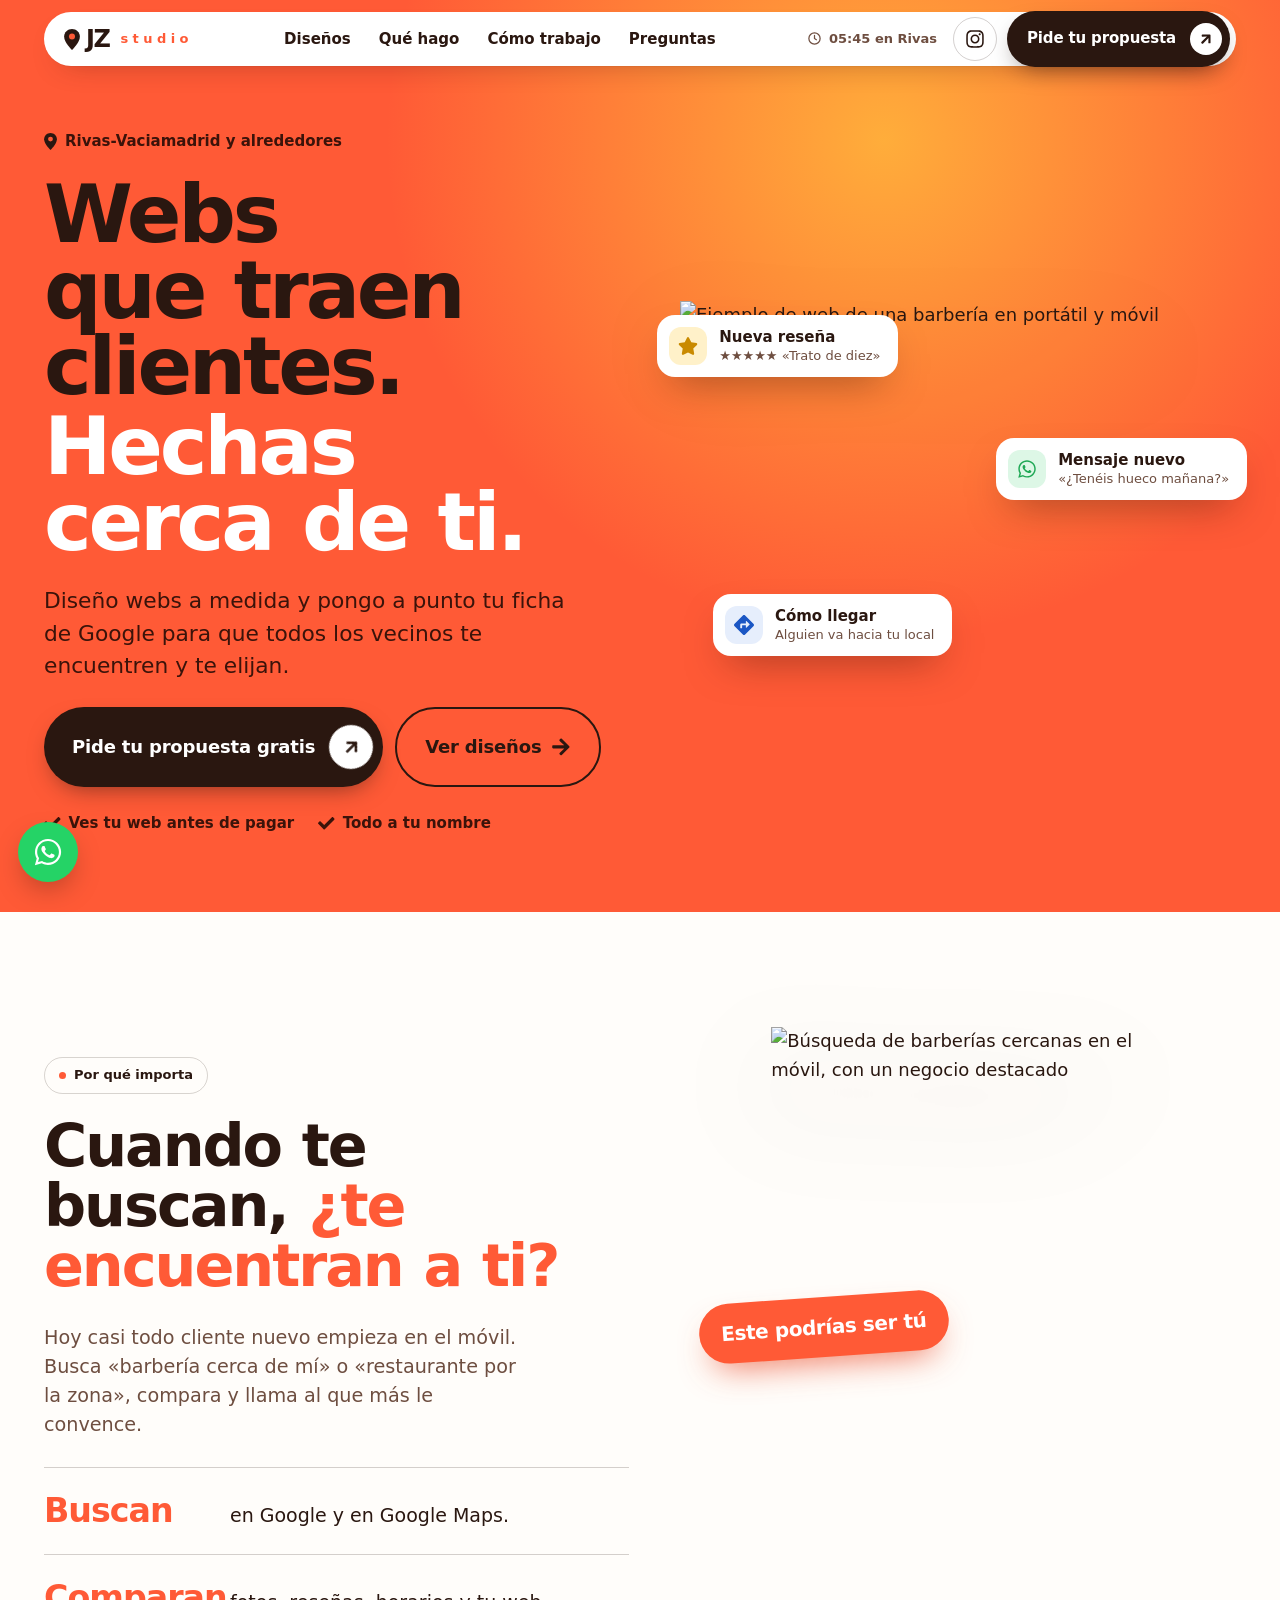
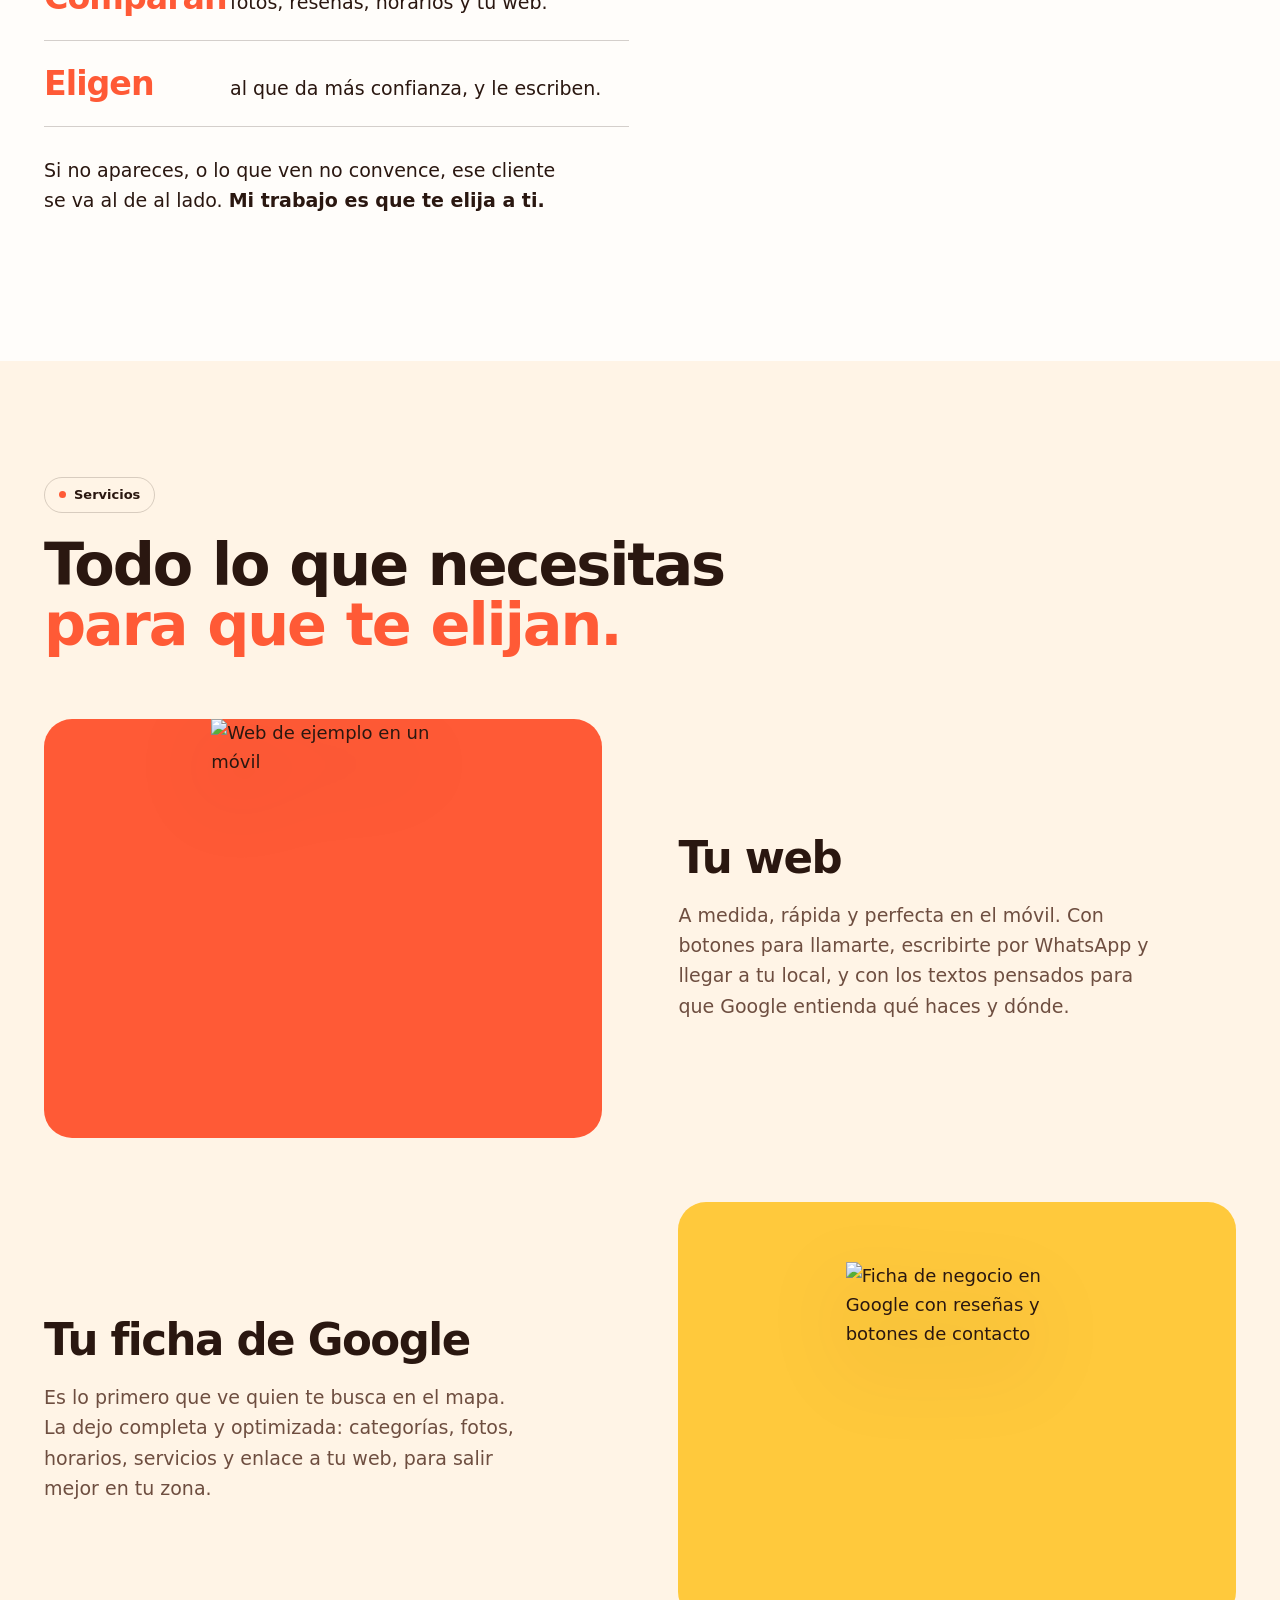
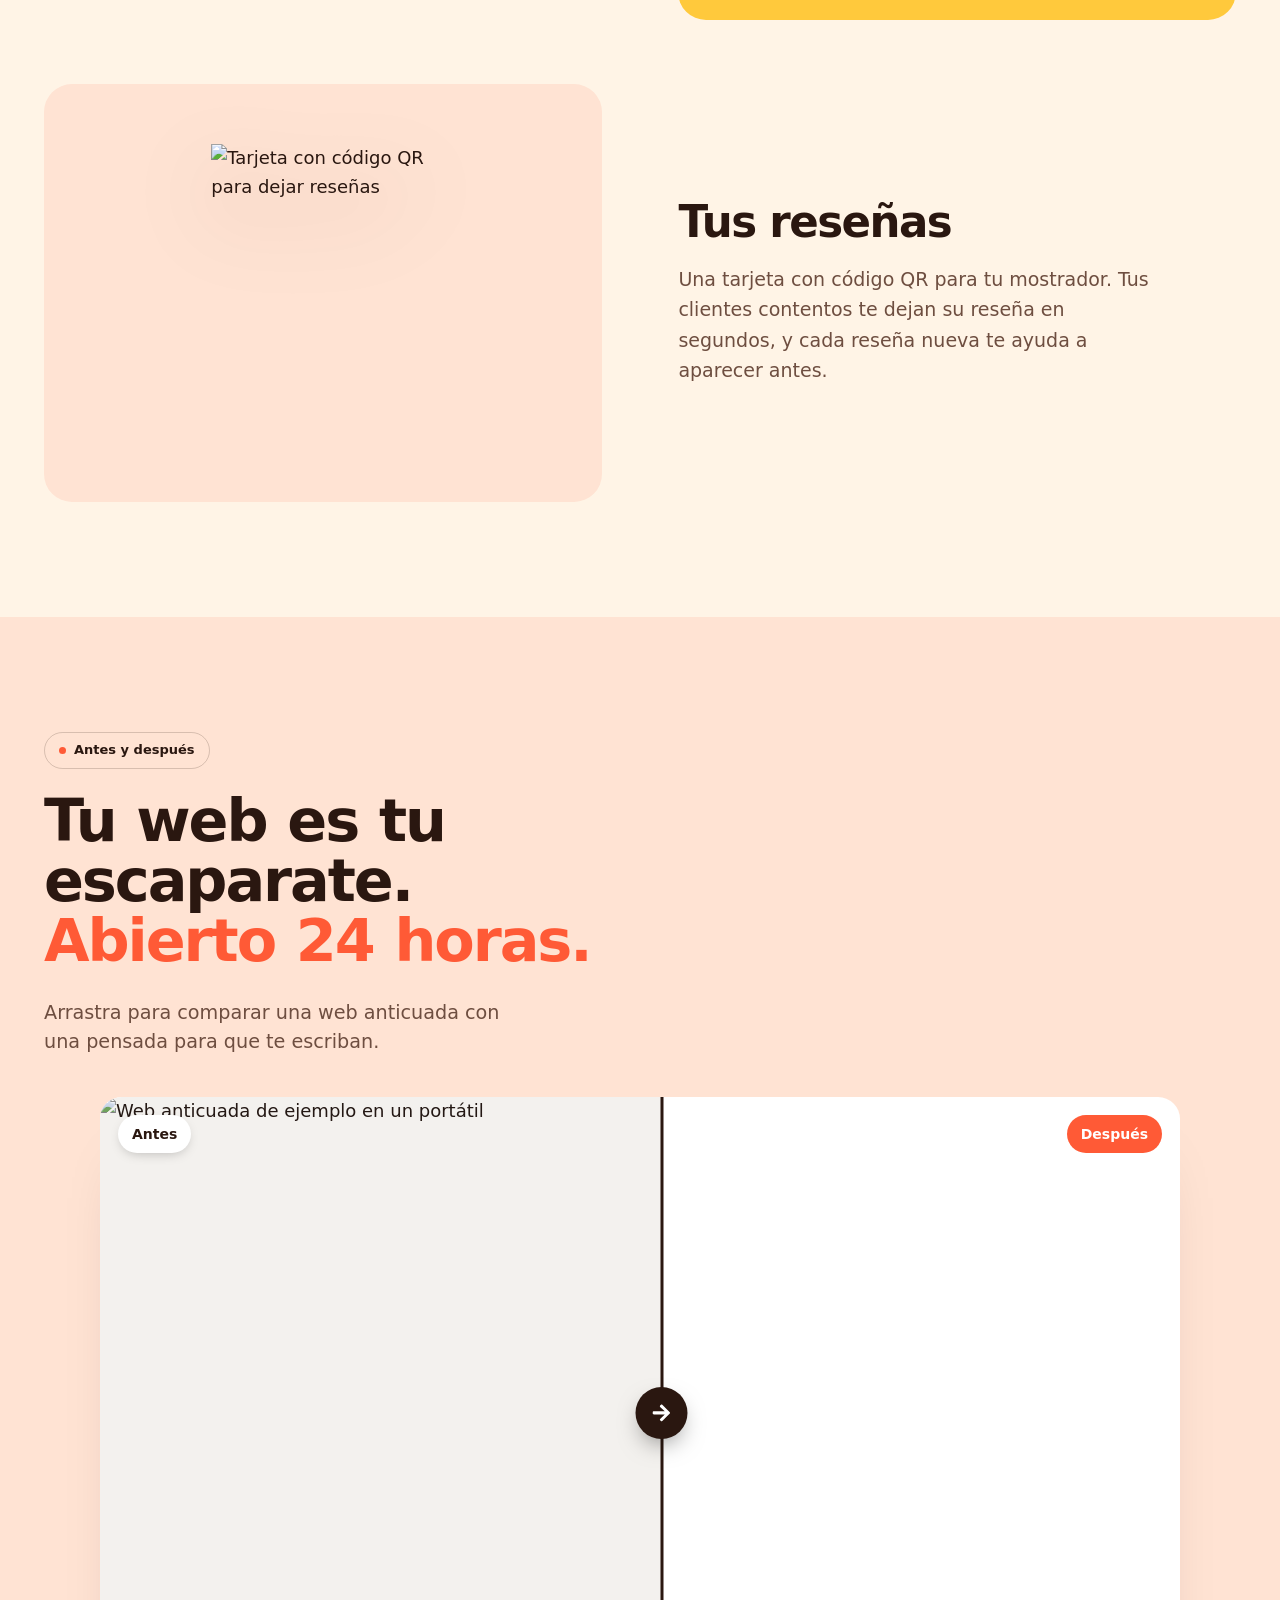
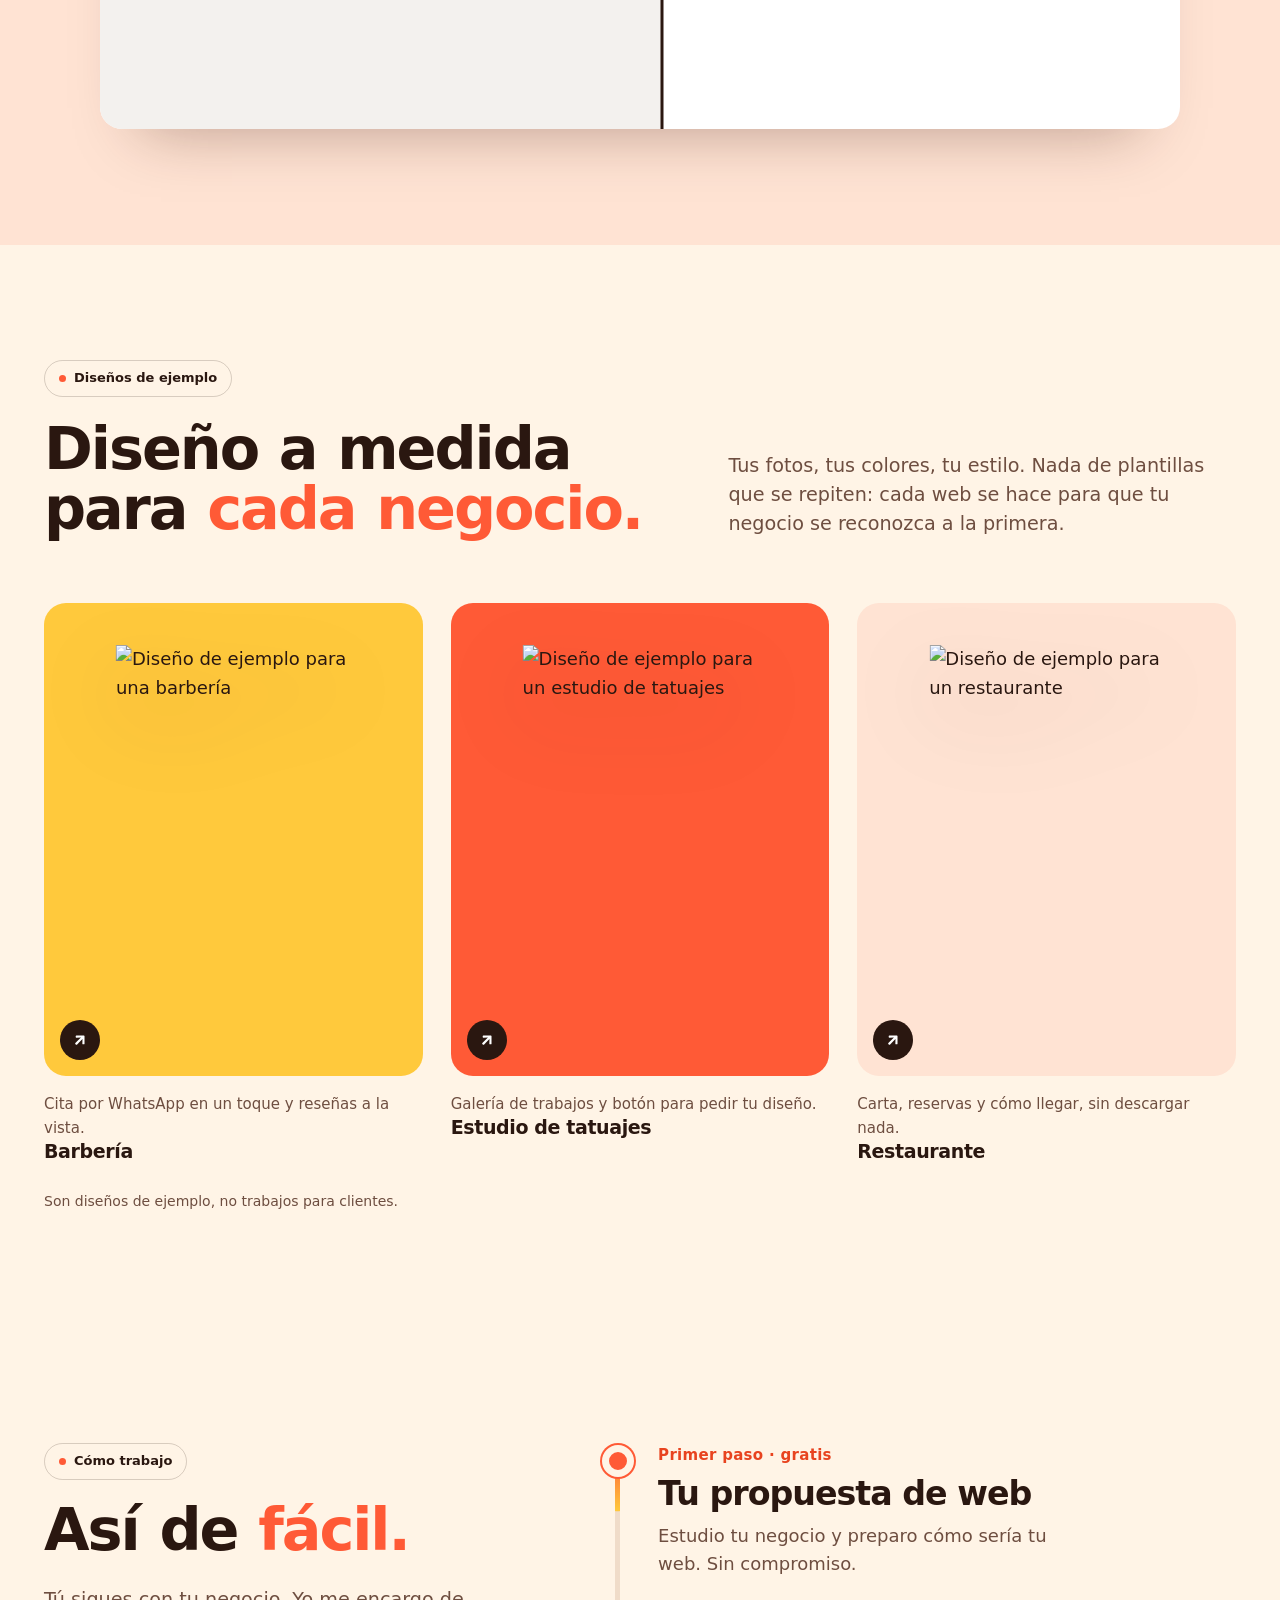
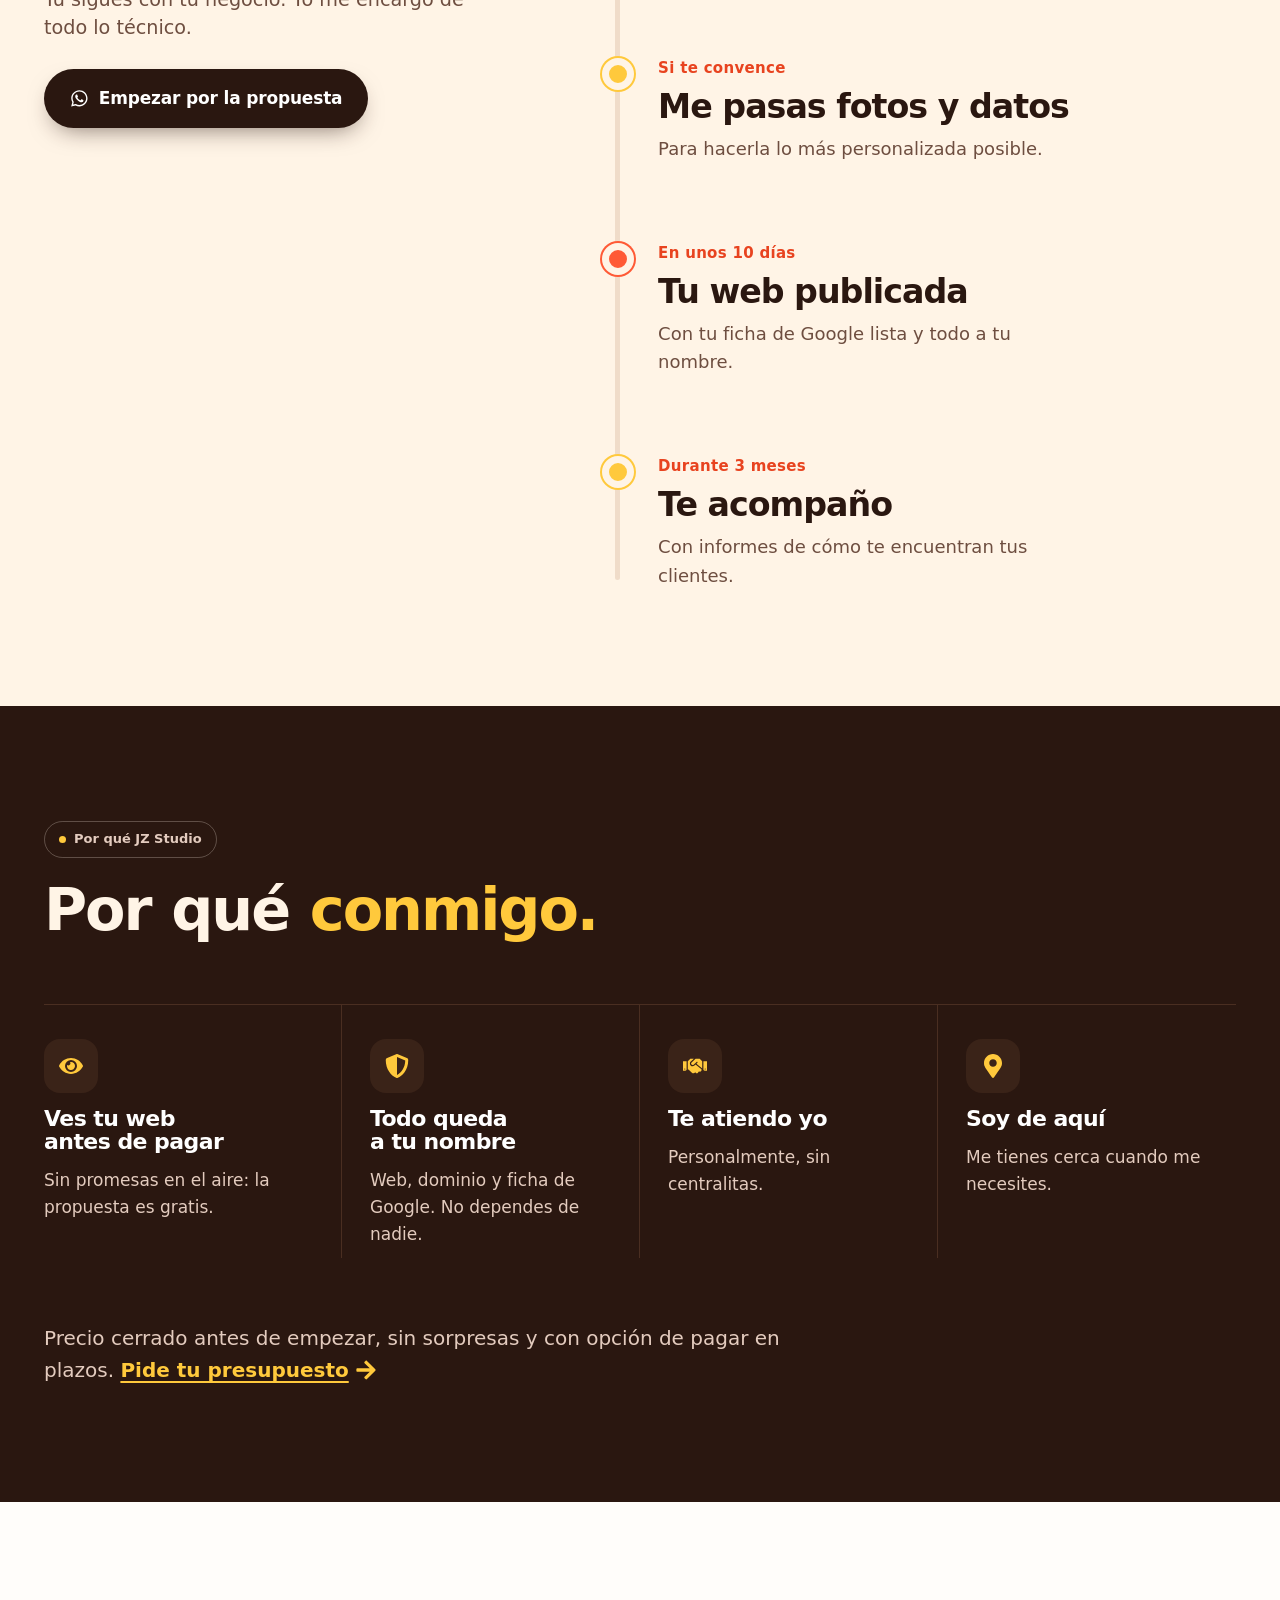
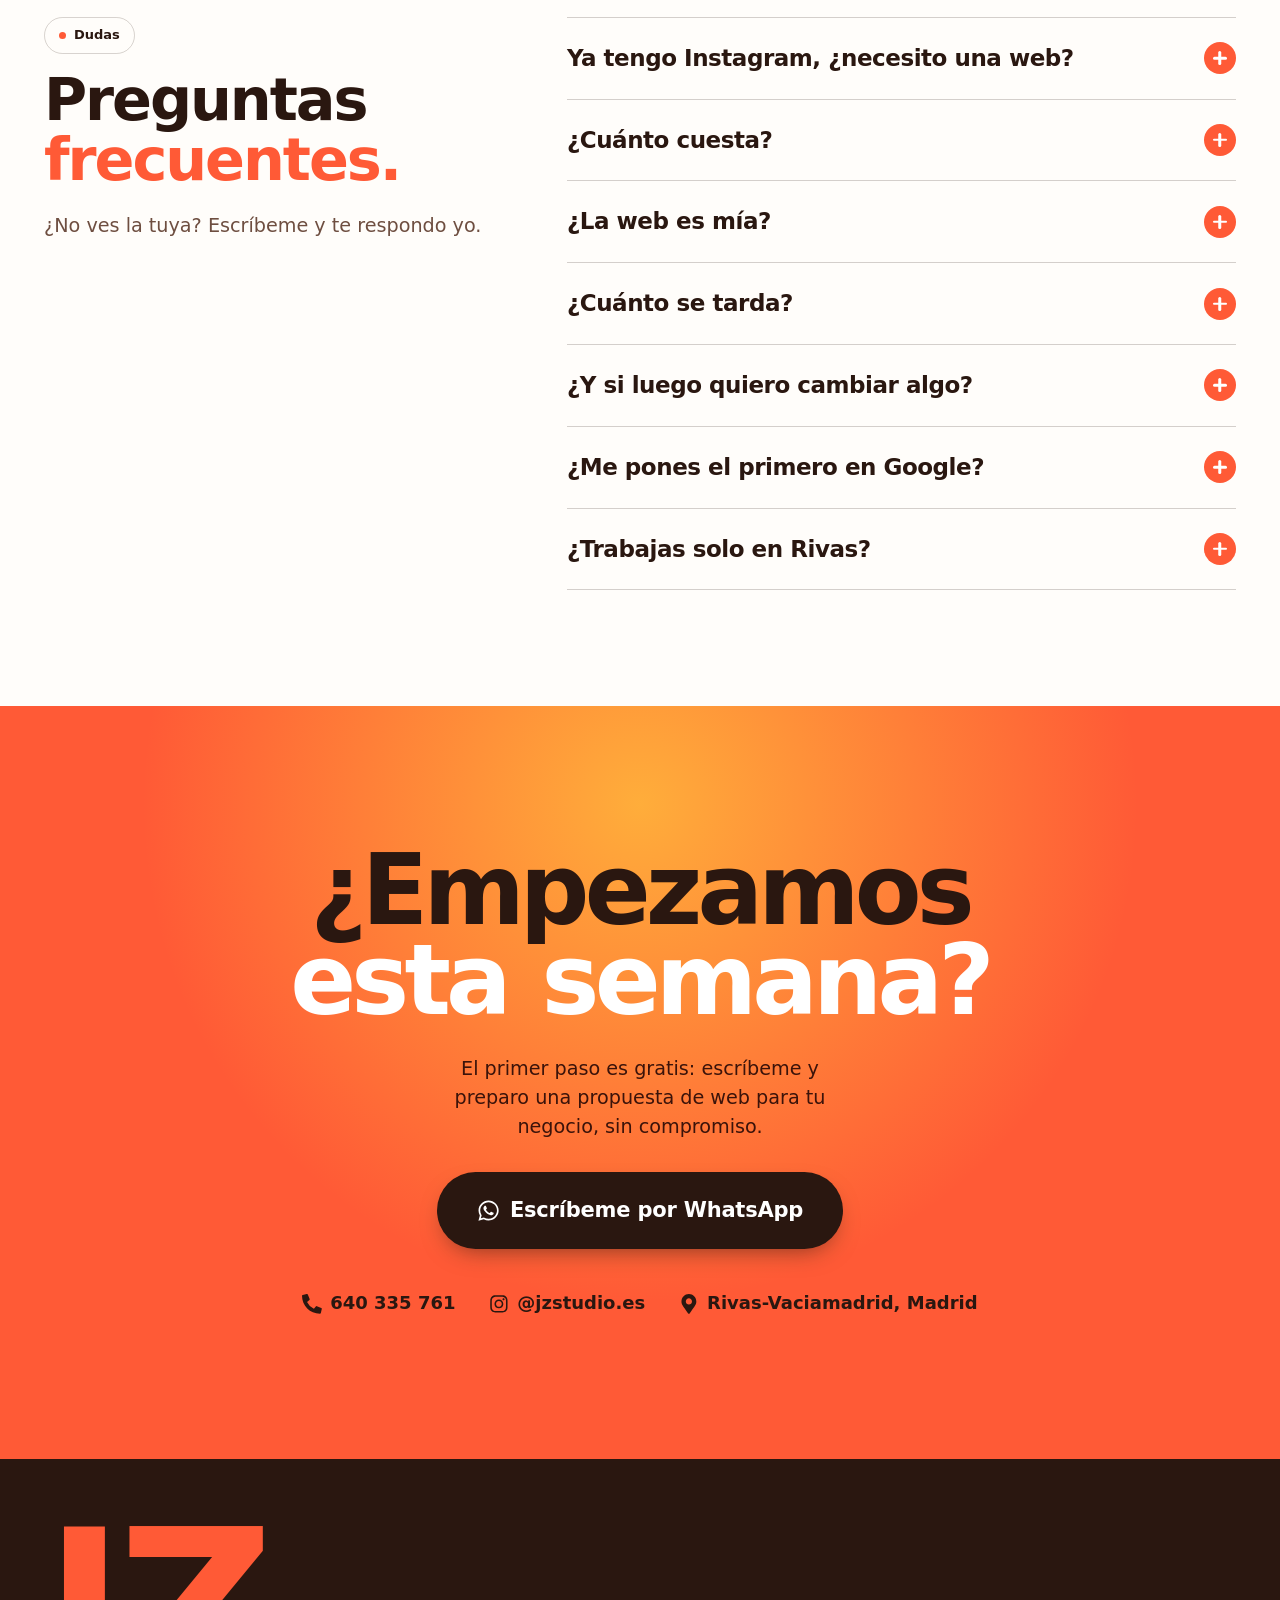
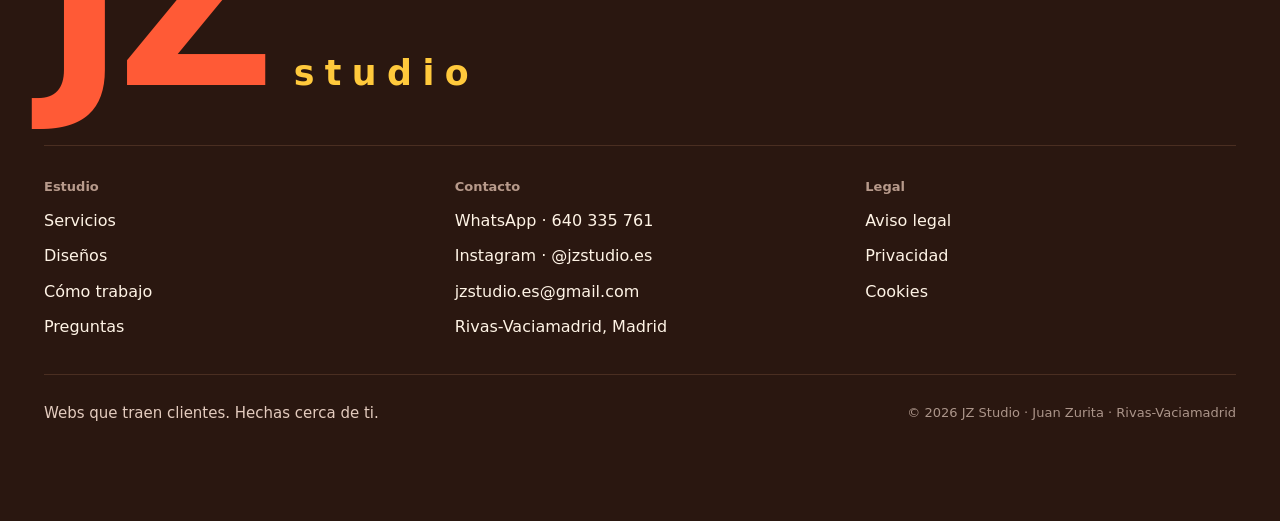
==== index.html @ fb0e3fed "Add files via upload" ====
<!doctype html>
<html lang="es">
<head>
<meta charset="utf-8">
<meta name="viewport" content="width=device-width, initial-scale=1, viewport-fit=cover">
<title>JZ Studio · Diseño web en Rivas-Vaciamadrid</title>
<meta name="description" content="Webs a medida y ficha de Google optimizada para negocios de Rivas-Vaciamadrid y alrededores. Ves tu web antes de pagar y todo queda a tu nombre. Pide tu propuesta gratis.">
<link rel="canonical" href="https://jzstudio.es/">
<meta name="theme-color" content="#FF5A36">
<link rel="icon" href="favicon.svg" type="image/svg+xml">
<meta property="og:type" content="website">
<meta property="og:locale" content="es_ES">
<meta property="og:title" content="JZ Studio · Webs que traen clientes. Hechas cerca de ti.">
<meta property="og:description" content="Webs a medida y ficha de Google para negocios de Rivas-Vaciamadrid y alrededores.">
<meta property="og:url" content="https://jzstudio.es/">
<meta property="og:image" content="https://jzstudio.es/assets/img/og.jpg">
<meta name="twitter:card" content="summary_large_image">
<link rel="preload" href="assets/fuentes/inter-display-black.woff2" as="font" type="font/woff2" crossorigin>
<link rel="stylesheet" href="estilos.css">
<script type="application/ld+json">{"@context": "https://schema.org", "@type": "ProfessionalService", "name": "JZ Studio", "url": "https://jzstudio.es/", "image": "https://jzstudio.es/assets/img/og.jpg", "description": "Diseño de páginas web a medida y optimización de la ficha de Google para negocios locales en Rivas-Vaciamadrid y alrededores.", "telephone": "+34640335761", "founder": {"@type": "Person", "name": "Juan Zurita"}, "areaServed": [{"@type": "City", "name": "Rivas-Vaciamadrid"}, {"@type": "City", "name": "Arganda del Rey"}, {"@type": "City", "name": "Coslada"}, {"@type": "City", "name": "San Fernando de Henares"}, {"@type": "City", "name": "Madrid"}], "address": {"@type": "PostalAddress", "addressLocality": "Rivas-Vaciamadrid", "addressRegion": "Madrid", "addressCountry": "ES"}, "sameAs": ["https://www.instagram.com/jzstudio.es/"]}</script>
<script type="application/ld+json">{"@context": "https://schema.org", "@type": "FAQPage", "mainEntity": [{"@type": "Question", "name": "Ya tengo Instagram, ¿necesito una web?", "acceptedAnswer": {"@type": "Answer", "text": "Instagram es para quien ya te sigue. Google es para quien aún no te conoce y busca lo que haces cerca. La web y tu ficha de Google hacen que te encuentren y te elijan."}}, {"@type": "Question", "name": "¿Cuánto cuesta?", "acceptedAnswer": {"@type": "Answer", "text": "Depende de lo que necesite tu negocio. Te doy un precio cerrado antes de empezar, sin sorpresas, y puedes pagarlo en plazos. Escríbeme y te preparo presupuesto."}}, {"@type": "Question", "name": "¿La web es mía?", "acceptedAnswer": {"@type": "Answer", "text": "Sí. Al completar el pago, la web, el dominio y la ficha de Google quedan a tu nombre. No dependes de nadie."}}, {"@type": "Question", "name": "¿Cuánto se tarda?", "acceptedAnswer": {"@type": "Answer", "text": "El primer paso es una propuesta de tu web, gratis y sin compromiso. La preparo estudiando tu negocio y tu competencia, para que veas exactamente cómo quedaría antes de decidir. Cuando la apruebas y me pasas fotos y datos, la publico en unos 10 días."}}, {"@type": "Question", "name": "¿Y si luego quiero cambiar algo?", "acceptedAnswer": {"@type": "Answer", "text": "Me escribes por WhatsApp y lo cambio. Si quieres olvidarte de todo, tengo un mantenimiento mensual opcional y sin permanencia."}}, {"@type": "Question", "name": "¿Me pones el primero en Google?", "acceptedAnswer": {"@type": "Answer", "text": "Nadie honesto puede prometerlo. Lo que hago es dejar tu web y tu ficha de Google en las mejores condiciones para aparecer en tu zona, y enseñarte los resultados."}}, {"@type": "Question", "name": "¿Trabajas solo en Rivas?", "acceptedAnswer": {"@type": "Answer", "text": "Estoy en Rivas-Vaciamadrid y trabajo con negocios de la zona sureste de Madrid. Si estás más lejos, escríbeme y lo vemos."}}]}</script>
</head>
<body>
<a class="saltar" href="#contenido">Saltar al contenido</a>

<header class="cabecera" id="cabecera">
  <div class="cabecera__in">
    <a class="marca" href="#inicio" aria-label="JZ Studio, inicio"><svg class="pin" viewBox="0 0 24 32" aria-hidden="true"><path d="M12 0C5.4 0 0 5.2 0 11.7 0 20.4 12 32 12 32s12-11.6 12-20.3C24 5.2 18.6 0 12 0z" fill="currentColor"/><circle cx="12" cy="11.5" r="4.6" fill="var(--pin-hueco)"/></svg><b>JZ</b><span>studio</span></a>
    <nav aria-label="Principal">
      <a href="#disenos">Diseños</a><a href="#que-hago">Qué hago</a><a href="#como-trabajo">Cómo trabajo</a><a href="#preguntas">Preguntas</a>
    </nav>
    <div class="cabecera__acciones"><span class="cabecera__hora"><svg class="ico" viewBox="0 0 24 24" fill="none" stroke="currentColor" stroke-width="2" stroke-linecap="round" aria-hidden="true"><circle cx="12" cy="12" r="9"/><path d="M12 7v5l3 2"/></svg><span><span id="hora">--:--</span> en Rivas</span></span><a class="cabecera__ig" href="https://www.instagram.com/jzstudio.es/" target="_blank" rel="noopener" aria-label="Instagram de JZ Studio"><svg class="ico" aria-hidden="true" focusable="false" stroke="currentColor" fill="currentColor" stroke-width="0" viewBox="0 0 448 512" height="1em" width="1em" xmlns="http://www.w3.org/2000/svg"><path d="M224.1 141c-63.6 0-114.9 51.3-114.9 114.9s51.3 114.9 114.9 114.9S339 319.5 339 255.9 287.7 141 224.1 141zm0 189.6c-41.1 0-74.7-33.5-74.7-74.7s33.5-74.7 74.7-74.7 74.7 33.5 74.7 74.7-33.6 74.7-74.7 74.7zm146.4-194.3c0 14.9-12 26.8-26.8 26.8-14.9 0-26.8-12-26.8-26.8s12-26.8 26.8-26.8 26.8 12 26.8 26.8zm76.1 27.2c-1.7-35.9-9.9-67.7-36.2-93.9-26.2-26.2-58-34.4-93.9-36.2-37-2.1-147.9-2.1-184.9 0-35.8 1.7-67.6 9.9-93.9 36.1s-34.4 58-36.2 93.9c-2.1 37-2.1 147.9 0 184.9 1.7 35.9 9.9 67.7 36.2 93.9s58 34.4 93.9 36.2c37 2.1 147.9 2.1 184.9 0 35.9-1.7 67.7-9.9 93.9-36.2 26.2-26.2 34.4-58 36.2-93.9 2.1-37 2.1-147.8 0-184.8zM398.8 388c-7.8 19.6-22.9 34.7-42.6 42.6-29.5 11.7-99.5 9-132.1 9s-102.7 2.6-132.1-9c-19.6-7.8-34.7-22.9-42.6-42.6-11.7-29.5-9-99.5-9-132.1s-2.6-102.7 9-132.1c7.8-19.6 22.9-34.7 42.6-42.6 29.5-11.7 99.5-9 132.1-9s102.7-2.6 132.1 9c19.6 7.8 34.7 22.9 42.6 42.6 11.7 29.5 9 99.5 9 132.1s2.7 102.7-9 132.1z"></path></svg></a><a class="boton boton--oscuro boton--peq boton--rollo" href="https://wa.me/34640335761?text=Hola%20Juan%2C%20me%20gustar%C3%ADa%20una%20propuesta%20de%20web%20para%20mi%20negocio." target="_blank" rel="noopener"><span class="rollo"><span>Pide tu propuesta</span><span aria-hidden="true">Pide tu propuesta</span></span><i class="flecha" aria-hidden="true"><svg class="ico" aria-hidden="true" focusable="false" stroke="currentColor" fill="currentColor" stroke-width="0" viewBox="0 0 448 512" height="1em" width="1em" xmlns="http://www.w3.org/2000/svg"><path d="M190.5 66.9l22.2-22.2c9.4-9.4 24.6-9.4 33.9 0L441 239c9.4 9.4 9.4 24.6 0 33.9L246.6 467.3c-9.4 9.4-24.6 9.4-33.9 0l-22.2-22.2c-9.5-9.5-9.3-25 .4-34.3L311.4 296H24c-13.3 0-24-10.7-24-24v-32c0-13.3 10.7-24 24-24h287.4L190.9 101.2c-9.8-9.3-10-24.8-.4-34.3z"></path></svg></i></a></div>
  </div>
</header>

<main id="contenido">

<!-- PORTADA -->
<section class="hero" id="inicio">
  <div class="hero__sol" aria-hidden="true"></div>
  <div class="envoltorio hero__grid">
    <div class="hero__texto">
      <p class="hero__lugar"><svg class="pin" viewBox="0 0 24 32" aria-hidden="true"><path d="M12 0C5.4 0 0 5.2 0 11.7 0 20.4 12 32 12 32s12-11.6 12-20.3C24 5.2 18.6 0 12 0z" fill="currentColor"/><circle cx="12" cy="11.5" r="4.6" fill="var(--pin-hueco)"/></svg>Rivas-Vaciamadrid y alrededores</p>
      <h1><span class="l1">Webs que traen</span> <span class="l2">clientes.</span> <span class="l3">Hechas cerca de ti.</span></h1>
      <p class="hero__sub">Diseño webs a medida y pongo a punto tu ficha de Google para que todos los vecinos te encuentren y te elijan.</p>
      <div class="hero__acciones">
        <a class="boton boton--oscuro boton--grande boton--rollo" href="https://wa.me/34640335761?text=Hola%20Juan%2C%20me%20gustar%C3%ADa%20una%20propuesta%20de%20web%20para%20mi%20negocio." target="_blank" rel="noopener"><span class="rollo"><span>Pide tu propuesta gratis</span><span aria-hidden="true">Pide tu propuesta gratis</span></span><i class="flecha" aria-hidden="true"><svg class="ico" aria-hidden="true" focusable="false" stroke="currentColor" fill="currentColor" stroke-width="0" viewBox="0 0 448 512" height="1em" width="1em" xmlns="http://www.w3.org/2000/svg"><path d="M190.5 66.9l22.2-22.2c9.4-9.4 24.6-9.4 33.9 0L441 239c9.4 9.4 9.4 24.6 0 33.9L246.6 467.3c-9.4 9.4-24.6 9.4-33.9 0l-22.2-22.2c-9.5-9.5-9.3-25 .4-34.3L311.4 296H24c-13.3 0-24-10.7-24-24v-32c0-13.3 10.7-24 24-24h287.4L190.9 101.2c-9.8-9.3-10-24.8-.4-34.3z"></path></svg></i></a>
        <a class="boton boton--linea boton--grande" href="#disenos">Ver diseños<svg class="ico" aria-hidden="true" focusable="false" stroke="currentColor" fill="currentColor" stroke-width="0" viewBox="0 0 448 512" height="1em" width="1em" xmlns="http://www.w3.org/2000/svg"><path d="M190.5 66.9l22.2-22.2c9.4-9.4 24.6-9.4 33.9 0L441 239c9.4 9.4 9.4 24.6 0 33.9L246.6 467.3c-9.4 9.4-24.6 9.4-33.9 0l-22.2-22.2c-9.5-9.5-9.3-25 .4-34.3L311.4 296H24c-13.3 0-24-10.7-24-24v-32c0-13.3 10.7-24 24-24h287.4L190.9 101.2c-9.8-9.3-10-24.8-.4-34.3z"></path></svg></a>
      </div>
      <ul class="hero__sellos">
        <li><svg class="ico" aria-hidden="true" focusable="false" stroke="currentColor" fill="currentColor" stroke-width="0" viewBox="0 0 512 512" height="1em" width="1em" xmlns="http://www.w3.org/2000/svg"><path d="M173.898 439.404l-166.4-166.4c-9.997-9.997-9.997-26.206 0-36.204l36.203-36.204c9.997-9.998 26.207-9.998 36.204 0L192 312.69 432.095 72.596c9.997-9.997 26.207-9.997 36.204 0l36.203 36.204c9.997 9.997 9.997 26.206 0 36.204l-294.4 294.401c-9.998 9.997-26.207 9.997-36.204-.001z"></path></svg>Ves tu web antes de pagar</li>
        <li><svg class="ico" aria-hidden="true" focusable="false" stroke="currentColor" fill="currentColor" stroke-width="0" viewBox="0 0 512 512" height="1em" width="1em" xmlns="http://www.w3.org/2000/svg"><path d="M173.898 439.404l-166.4-166.4c-9.997-9.997-9.997-26.206 0-36.204l36.203-36.204c9.997-9.998 26.207-9.998 36.204 0L192 312.69 432.095 72.596c9.997-9.997 26.207-9.997 36.204 0l36.203 36.204c9.997 9.997 9.997 26.206 0 36.204l-294.4 294.401c-9.998 9.997-26.207 9.997-36.204-.001z"></path></svg>Todo a tu nombre</li>
      </ul>
    </div>
    <div class="hero__escena">
      <img class="hero__img" src="assets/img/hero.webp" width="1400" height="913" alt="Ejemplo de web de una barbería en portátil y móvil" fetchpriority="high">
      <div class="aviso aviso--1" aria-hidden="true"><span class="aviso__ico aviso__ico--sol"><svg class="ico" aria-hidden="true" focusable="false" stroke="currentColor" fill="currentColor" stroke-width="0" viewBox="0 0 576 512" height="1em" width="1em" xmlns="http://www.w3.org/2000/svg"><path d="M259.3 17.8L194 150.2 47.9 171.5c-26.2 3.8-36.7 36.1-17.7 54.6l105.7 103-25 145.5c-4.5 26.3 23.2 46 46.4 33.7L288 439.6l130.7 68.7c23.2 12.2 50.9-7.4 46.4-33.7l-25-145.5 105.7-103c19-18.5 8.5-50.8-17.7-54.6L382 150.2 316.7 17.8c-11.7-23.6-45.6-23.9-57.4 0z"></path></svg></span><div><b>Nueva reseña</b><small>★★★★★ «Trato de diez»</small></div></div>
      <div class="aviso aviso--2" aria-hidden="true"><span class="aviso__ico aviso__ico--wa"><svg class="ico" aria-hidden="true" focusable="false" stroke="currentColor" fill="currentColor" stroke-width="0" viewBox="0 0 448 512" height="1em" width="1em" xmlns="http://www.w3.org/2000/svg"><path d="M380.9 97.1C339 55.1 283.2 32 223.9 32c-122.4 0-222 99.6-222 222 0 39.1 10.2 77.3 29.6 111L0 480l117.7-30.9c32.4 17.7 68.9 27 106.1 27h.1c122.3 0 224.1-99.6 224.1-222 0-59.3-25.2-115-67.1-157zm-157 341.6c-33.2 0-65.7-8.9-94-25.7l-6.7-4-69.8 18.3L72 359.2l-4.4-7c-18.5-29.4-28.2-63.3-28.2-98.2 0-101.7 82.8-184.5 184.6-184.5 49.3 0 95.6 19.2 130.4 54.1 34.8 34.9 56.2 81.2 56.1 130.5 0 101.8-84.9 184.6-186.6 184.6zm101.2-138.2c-5.5-2.8-32.8-16.2-37.9-18-5.1-1.9-8.8-2.8-12.5 2.8-3.7 5.6-14.3 18-17.6 21.8-3.2 3.7-6.5 4.2-12 1.4-32.6-16.3-54-29.1-75.5-66-5.7-9.8 5.7-9.1 16.3-30.3 1.8-3.7.9-6.9-.5-9.7-1.4-2.8-12.5-30.1-17.1-41.2-4.5-10.8-9.1-9.3-12.5-9.5-3.2-.2-6.9-.2-10.6-.2-3.7 0-9.7 1.4-14.8 6.9-5.1 5.6-19.4 19-19.4 46.3 0 27.3 19.9 53.7 22.6 57.4 2.8 3.7 39.1 59.7 94.8 83.8 35.2 15.2 49 16.5 66.6 13.9 10.7-1.6 32.8-13.4 37.4-26.4 4.6-13 4.6-24.1 3.2-26.4-1.3-2.5-5-3.9-10.5-6.6z"></path></svg></span><div><b>Mensaje nuevo</b><small>«¿Tenéis hueco mañana?»</small></div></div>
      <div class="aviso aviso--3" aria-hidden="true"><span class="aviso__ico aviso__ico--azul"><svg class="ico" aria-hidden="true" focusable="false" stroke="currentColor" fill="currentColor" stroke-width="0" viewBox="0 0 512 512" height="1em" width="1em" xmlns="http://www.w3.org/2000/svg"><path d="M502.61 233.32L278.68 9.39c-12.52-12.52-32.83-12.52-45.36 0L9.39 233.32c-12.52 12.53-12.52 32.83 0 45.36l223.93 223.93c12.52 12.53 32.83 12.53 45.36 0l223.93-223.93c12.52-12.53 12.52-32.83 0-45.36zm-100.98 12.56l-84.21 77.73c-5.12 4.73-13.43 1.1-13.43-5.88V264h-96v64c0 4.42-3.58 8-8 8h-32c-4.42 0-8-3.58-8-8v-80c0-17.67 14.33-32 32-32h112v-53.73c0-6.97 8.3-10.61 13.43-5.88l84.21 77.73c3.43 3.17 3.43 8.59 0 11.76z"></path></svg></span><div><b>Cómo llegar</b><small>Alguien va hacia tu local</small></div></div>
    </div>
  </div>
</section>

<!-- EL PROBLEMA -->
<section class="seccion seccion--blanco">
  <div class="envoltorio dos-col">
    <div class="texto">
      <p class="etq">Por qué importa</p>
      <h2>Cuando te buscan, <span class="coral">¿te encuentran a ti?</span></h2>
      <p class="entrada">Hoy casi todo cliente nuevo empieza en el móvil. Busca «barbería cerca de mí» o «restaurante por la zona», compara y llama al que más le convence.</p>
      <ol class="busqueda">
        <li><b>Buscan</b><span>en Google y en Google Maps.</span></li>
        <li><b>Comparan</b><span>fotos, reseñas, horarios y tu web.</span></li>
        <li><b>Eligen</b><span>al que da más confianza, y le escriben.</span></li>
      </ol>
      <p class="remate">Si no apareces, o lo que ven no convence, ese cliente se va al de al lado. <strong>Mi trabajo es que te elija a ti.</strong></p>
    </div>
    <figure class="movil-maps">
      <img src="assets/img/phone_maps.webp" width="520" height="1065" loading="lazy" alt="Búsqueda de barberías cercanas en el móvil, con un negocio destacado">
      <figcaption>Este podrías ser tú</figcaption>
    </figure>
  </div>
</section>

<!-- QUÉ HAGO -->
<section class="seccion seccion--crema" id="que-hago">
  <div class="envoltorio">
    <p class="etq">Servicios</p>
    <h2 class="titulo-seccion">Todo lo que necesitas <span class="coral">para que te elijan.</span></h2>
    <div class="pilar">
      <div class="pilar__img pilar__img--coral"><img src="assets/img/phone_barber.webp" width="520" height="1065" loading="lazy" alt="Web de ejemplo en un móvil"></div>
      <div class="pilar__txt"><h3>Tu web</h3><p>A medida, rápida y perfecta en el móvil. Con botones para llamarte, escribirte por WhatsApp y llegar a tu local, y con los textos pensados para que Google entienda qué haces y dónde.</p></div>
    </div>
    <div class="pilar pilar--inv">
      <div class="pilar__img pilar__img--sol"><img src="assets/img/ficha.webp" width="520" height="693" loading="lazy" alt="Ficha de negocio en Google con reseñas y botones de contacto"></div>
      <div class="pilar__txt"><h3>Tu ficha de Google</h3><p>Es lo primero que ve quien te busca en el mapa. La dejo completa y optimizada: categorías, fotos, horarios, servicios y enlace a tu web, para salir mejor en tu zona.</p></div>
    </div>
    <div class="pilar">
      <div class="pilar__img pilar__img--melo"><img src="assets/img/qr.webp" width="520" height="693" loading="lazy" alt="Tarjeta con código QR para dejar reseñas"></div>
      <div class="pilar__txt"><h3>Tus reseñas</h3><p>Una tarjeta con código QR para tu mostrador. Tus clientes contentos te dejan su reseña en segundos, y cada reseña nueva te ayuda a aparecer antes.</p></div>
    </div>
  </div>
</section>

<!-- ANTES / DESPUÉS -->
<section class="seccion seccion--melo">
  <div class="envoltorio">
    <p class="etq">Antes y después</p>
    <h2 class="titulo-seccion">Tu web es tu escaparate. <span class="coral">Abierto 24 horas.</span></h2>
    <p class="entrada">Arrastra para comparar una web anticuada con una pensada para que te escriban.</p>
    <div class="comparador" id="comparador" style="--pos:52%">
      <img src="assets/img/laptop_new.webp" width="1400" height="820" loading="lazy" alt="Web moderna de ejemplo en un portátil">
      <div class="comparador__antes"><img src="assets/img/laptop_old.webp" width="1400" height="820" loading="lazy" alt="Web anticuada de ejemplo en un portátil"></div>
      <div class="comparador__linea" aria-hidden="true"><span><svg class="ico" aria-hidden="true" focusable="false" stroke="currentColor" fill="currentColor" stroke-width="0" viewBox="0 0 448 512" height="1em" width="1em" xmlns="http://www.w3.org/2000/svg"><path d="M190.5 66.9l22.2-22.2c9.4-9.4 24.6-9.4 33.9 0L441 239c9.4 9.4 9.4 24.6 0 33.9L246.6 467.3c-9.4 9.4-24.6 9.4-33.9 0l-22.2-22.2c-9.5-9.5-9.3-25 .4-34.3L311.4 296H24c-13.3 0-24-10.7-24-24v-32c0-13.3 10.7-24 24-24h287.4L190.9 101.2c-9.8-9.3-10-24.8-.4-34.3z"></path></svg></span></div>
      <span class="comparador__etq comparador__etq--a">Antes</span><span class="comparador__etq comparador__etq--d">Después</span>
      <label class="oculto" for="rango">Comparar antes y después</label>
      <input id="rango" type="range" min="0" max="100" value="52" aria-label="Comparar antes y después">
    </div>
  </div>
</section>

<!-- DISEÑOS -->
<section class="seccion seccion--crema" id="disenos">
  <div class="envoltorio">
    <p class="etq">Diseños de ejemplo</p>
    <div class="cab-sec">
      <h2>Diseño a medida para <span class="coral">cada negocio.</span></h2>
      <p class="entrada">Tus fotos, tus colores, tu estilo. Nada de plantillas que se repiten: cada web se hace para que tu negocio se reconozca a la primera.</p>
    </div>
    <div class="obras">
      <article class="obra">
        <a class="obra__img obra__img--sol" href="https://wa.me/34640335761?text=Hola%20Juan%2C%20me%20gustar%C3%ADa%20una%20propuesta%20de%20web%20para%20mi%20barber%C3%ADa." target="_blank" rel="noopener" aria-label="Pedir una propuesta para mi barbería">
          <img src="assets/img/phone_barber.webp" width="520" height="1065" loading="lazy" alt="Diseño de ejemplo para una barbería">
          <span class="obra__mas"><span>Quiero una así</span><svg class="ico" aria-hidden="true" focusable="false" stroke="currentColor" fill="currentColor" stroke-width="0" viewBox="0 0 448 512" height="1em" width="1em" xmlns="http://www.w3.org/2000/svg"><path d="M190.5 66.9l22.2-22.2c9.4-9.4 24.6-9.4 33.9 0L441 239c9.4 9.4 9.4 24.6 0 33.9L246.6 467.3c-9.4 9.4-24.6 9.4-33.9 0l-22.2-22.2c-9.5-9.5-9.3-25 .4-34.3L311.4 296H24c-13.3 0-24-10.7-24-24v-32c0-13.3 10.7-24 24-24h287.4L190.9 101.2c-9.8-9.3-10-24.8-.4-34.3z"></path></svg></span>
        </a>
        <p class="obra__desc">Cita por WhatsApp en un toque y reseñas a la vista.</p>
        <h3>Barbería</h3>
      </article>
      <article class="obra">
        <a class="obra__img obra__img--coral" href="https://wa.me/34640335761?text=Hola%20Juan%2C%20me%20gustar%C3%ADa%20una%20propuesta%20de%20web%20para%20mi%20estudio%20de%20tatuajes." target="_blank" rel="noopener" aria-label="Pedir una propuesta para mi estudio de tatuajes">
          <img src="assets/img/phone_tattoo.webp" width="520" height="1065" loading="lazy" alt="Diseño de ejemplo para un estudio de tatuajes">
          <span class="obra__mas"><span>Quiero una así</span><svg class="ico" aria-hidden="true" focusable="false" stroke="currentColor" fill="currentColor" stroke-width="0" viewBox="0 0 448 512" height="1em" width="1em" xmlns="http://www.w3.org/2000/svg"><path d="M190.5 66.9l22.2-22.2c9.4-9.4 24.6-9.4 33.9 0L441 239c9.4 9.4 9.4 24.6 0 33.9L246.6 467.3c-9.4 9.4-24.6 9.4-33.9 0l-22.2-22.2c-9.5-9.5-9.3-25 .4-34.3L311.4 296H24c-13.3 0-24-10.7-24-24v-32c0-13.3 10.7-24 24-24h287.4L190.9 101.2c-9.8-9.3-10-24.8-.4-34.3z"></path></svg></span>
        </a>
        <p class="obra__desc">Galería de trabajos y botón para pedir tu diseño.</p>
        <h3>Estudio de tatuajes</h3>
      </article>
      <article class="obra">
        <a class="obra__img obra__img--melo" href="https://wa.me/34640335761?text=Hola%20Juan%2C%20me%20gustar%C3%ADa%20una%20propuesta%20de%20web%20para%20mi%20restaurante." target="_blank" rel="noopener" aria-label="Pedir una propuesta para mi restaurante">
          <img src="assets/img/phone_rest.webp" width="520" height="1065" loading="lazy" alt="Diseño de ejemplo para un restaurante">
          <span class="obra__mas"><span>Quiero una así</span><svg class="ico" aria-hidden="true" focusable="false" stroke="currentColor" fill="currentColor" stroke-width="0" viewBox="0 0 448 512" height="1em" width="1em" xmlns="http://www.w3.org/2000/svg"><path d="M190.5 66.9l22.2-22.2c9.4-9.4 24.6-9.4 33.9 0L441 239c9.4 9.4 9.4 24.6 0 33.9L246.6 467.3c-9.4 9.4-24.6 9.4-33.9 0l-22.2-22.2c-9.5-9.5-9.3-25 .4-34.3L311.4 296H24c-13.3 0-24-10.7-24-24v-32c0-13.3 10.7-24 24-24h287.4L190.9 101.2c-9.8-9.3-10-24.8-.4-34.3z"></path></svg></span>
        </a>
        <p class="obra__desc">Carta, reservas y cómo llegar, sin descargar nada.</p>
        <h3>Restaurante</h3>
      </article>
    </div>
    <p class="nota">Son diseños de ejemplo, no trabajos para clientes.</p>
  </div>
</section>

<!-- PROCESO -->
<section class="seccion seccion--crema" id="como-trabajo">
  <div class="envoltorio proceso">
    <div class="proceso__titulo">
      <p class="etq">Cómo trabajo</p>
      <h2>Así de <span class="coral">fácil.</span></h2>
      <p class="entrada">Tú sigues con tu negocio. Yo me encargo de todo lo técnico.</p>
      <a class="boton boton--oscuro" href="https://wa.me/34640335761?text=Hola%20Juan%2C%20me%20gustar%C3%ADa%20una%20propuesta%20de%20web%20para%20mi%20negocio." target="_blank" rel="noopener"><svg class="ico" aria-hidden="true" focusable="false" stroke="currentColor" fill="currentColor" stroke-width="0" viewBox="0 0 448 512" height="1em" width="1em" xmlns="http://www.w3.org/2000/svg"><path d="M380.9 97.1C339 55.1 283.2 32 223.9 32c-122.4 0-222 99.6-222 222 0 39.1 10.2 77.3 29.6 111L0 480l117.7-30.9c32.4 17.7 68.9 27 106.1 27h.1c122.3 0 224.1-99.6 224.1-222 0-59.3-25.2-115-67.1-157zm-157 341.6c-33.2 0-65.7-8.9-94-25.7l-6.7-4-69.8 18.3L72 359.2l-4.4-7c-18.5-29.4-28.2-63.3-28.2-98.2 0-101.7 82.8-184.5 184.6-184.5 49.3 0 95.6 19.2 130.4 54.1 34.8 34.9 56.2 81.2 56.1 130.5 0 101.8-84.9 184.6-186.6 184.6zm101.2-138.2c-5.5-2.8-32.8-16.2-37.9-18-5.1-1.9-8.8-2.8-12.5 2.8-3.7 5.6-14.3 18-17.6 21.8-3.2 3.7-6.5 4.2-12 1.4-32.6-16.3-54-29.1-75.5-66-5.7-9.8 5.7-9.1 16.3-30.3 1.8-3.7.9-6.9-.5-9.7-1.4-2.8-12.5-30.1-17.1-41.2-4.5-10.8-9.1-9.3-12.5-9.5-3.2-.2-6.9-.2-10.6-.2-3.7 0-9.7 1.4-14.8 6.9-5.1 5.6-19.4 19-19.4 46.3 0 27.3 19.9 53.7 22.6 57.4 2.8 3.7 39.1 59.7 94.8 83.8 35.2 15.2 49 16.5 66.6 13.9 10.7-1.6 32.8-13.4 37.4-26.4 4.6-13 4.6-24.1 3.2-26.4-1.3-2.5-5-3.9-10.5-6.6z"></path></svg>Empezar por la propuesta</a>
    </div>
    <ol class="pasos" id="pasos">
      <li><span class="cuando">Primer paso · gratis</span><h3>Tu propuesta de web</h3><p>Estudio tu negocio y preparo cómo sería tu web. Sin compromiso.</p></li>
      <li><span class="cuando">Si te convence</span><h3>Me pasas fotos y datos</h3><p>Para hacerla lo más personalizada posible.</p></li>
      <li><span class="cuando">En unos 10 días</span><h3>Tu web publicada</h3><p>Con tu ficha de Google lista y todo a tu nombre.</p></li>
      <li><span class="cuando">Durante 3 meses</span><h3>Te acompaño</h3><p>Con informes de cómo te encuentran tus clientes.</p></li>
    </ol>
  </div>
</section>

<!-- POR QUÉ -->
<section class="seccion seccion--cafe">
  <div class="envoltorio">
    <p class="etq etq--osc">Por qué JZ Studio</p>
    <h2 class="titulo-seccion">Por qué <span class="sol">conmigo.</span></h2>
    <ul class="razones">
      <li><span class="razones__ico"><svg class="ico" aria-hidden="true" focusable="false" stroke="currentColor" fill="currentColor" stroke-width="0" viewBox="0 0 576 512" height="1em" width="1em" xmlns="http://www.w3.org/2000/svg"><path d="M572.52 241.4C518.29 135.59 410.93 64 288 64S57.68 135.64 3.48 241.41a32.35 32.35 0 0 0 0 29.19C57.71 376.41 165.07 448 288 448s230.32-71.64 284.52-177.41a32.35 32.35 0 0 0 0-29.19zM288 400a144 144 0 1 1 144-144 143.93 143.93 0 0 1-144 144zm0-240a95.31 95.31 0 0 0-25.31 3.79 47.85 47.85 0 0 1-66.9 66.9A95.78 95.78 0 1 0 288 160z"></path></svg></span><h3>Ves tu web antes de pagar</h3><p>Sin promesas en el aire: la propuesta es gratis.</p></li>
      <li><span class="razones__ico"><svg class="ico" aria-hidden="true" focusable="false" stroke="currentColor" fill="currentColor" stroke-width="0" viewBox="0 0 512 512" height="1em" width="1em" xmlns="http://www.w3.org/2000/svg"><path d="M466.5 83.7l-192-80a48.15 48.15 0 0 0-36.9 0l-192 80C27.7 91.1 16 108.6 16 128c0 198.5 114.5 335.7 221.5 380.3 11.8 4.9 25.1 4.9 36.9 0C360.1 472.6 496 349.3 496 128c0-19.4-11.7-36.9-29.5-44.3zM256.1 446.3l-.1-381 175.9 73.3c-3.3 151.4-82.1 261.1-175.8 307.7z"></path></svg></span><h3>Todo queda a tu nombre</h3><p>Web, dominio y ficha de Google. No dependes de nadie.</p></li>
      <li><span class="razones__ico"><svg class="ico" aria-hidden="true" focusable="false" stroke="currentColor" fill="currentColor" stroke-width="0" viewBox="0 0 640 512" height="1em" width="1em" xmlns="http://www.w3.org/2000/svg"><path d="M434.7 64h-85.9c-8 0-15.7 3-21.6 8.4l-98.3 90c-.1.1-.2.3-.3.4-16.6 15.6-16.3 40.5-2.1 56 12.7 13.9 39.4 17.6 56.1 2.7.1-.1.3-.1.4-.2l79.9-73.2c6.5-5.9 16.7-5.5 22.6 1 6 6.5 5.5 16.6-1 22.6l-26.1 23.9L504 313.8c2.9 2.4 5.5 5 7.9 7.7V128l-54.6-54.6c-5.9-6-14.1-9.4-22.6-9.4zM544 128.2v223.9c0 17.7 14.3 32 32 32h64V128.2h-96zm48 223.9c-8.8 0-16-7.2-16-16s7.2-16 16-16 16 7.2 16 16-7.2 16-16 16zM0 384h64c17.7 0 32-14.3 32-32V128.2H0V384zm48-63.9c8.8 0 16 7.2 16 16s-7.2 16-16 16-16-7.2-16-16c0-8.9 7.2-16 16-16zm435.9 18.6L334.6 217.5l-30 27.5c-29.7 27.1-75.2 24.5-101.7-4.4-26.9-29.4-24.8-74.9 4.4-101.7L289.1 64h-83.8c-8.5 0-16.6 3.4-22.6 9.4L128 128v223.9h18.3l90.5 81.9c27.4 22.3 67.7 18.1 90-9.3l.2-.2 17.9 15.5c15.9 13 39.4 10.5 52.3-5.4l31.4-38.6 5.4 4.4c13.7 11.1 33.9 9.1 45-4.7l9.5-11.7c11.2-13.8 9.1-33.9-4.6-45.1z"></path></svg></span><h3>Te atiendo yo</h3><p>Personalmente, sin centralitas.</p></li>
      <li><span class="razones__ico"><svg class="ico" aria-hidden="true" focusable="false" stroke="currentColor" fill="currentColor" stroke-width="0" viewBox="0 0 384 512" height="1em" width="1em" xmlns="http://www.w3.org/2000/svg"><path d="M172.268 501.67C26.97 291.031 0 269.413 0 192 0 85.961 85.961 0 192 0s192 85.961 192 192c0 77.413-26.97 99.031-172.268 309.67-9.535 13.774-29.93 13.773-39.464 0zM192 272c44.183 0 80-35.817 80-80s-35.817-80-80-80-80 35.817-80 80 35.817 80 80 80z"></path></svg></span><h3>Soy de aquí</h3><p>Me tienes cerca cuando me necesites.</p></li>
    </ul>
    <p class="precio">Precio cerrado antes de empezar, sin sorpresas y con opción de pagar en plazos. <a href="https://wa.me/34640335761?text=Hola%20Juan%2C%20te%20escribo%20desde%20tu%20web." target="_blank" rel="noopener">Pide tu presupuesto<svg class="ico" aria-hidden="true" focusable="false" stroke="currentColor" fill="currentColor" stroke-width="0" viewBox="0 0 448 512" height="1em" width="1em" xmlns="http://www.w3.org/2000/svg"><path d="M190.5 66.9l22.2-22.2c9.4-9.4 24.6-9.4 33.9 0L441 239c9.4 9.4 9.4 24.6 0 33.9L246.6 467.3c-9.4 9.4-24.6 9.4-33.9 0l-22.2-22.2c-9.5-9.5-9.3-25 .4-34.3L311.4 296H24c-13.3 0-24-10.7-24-24v-32c0-13.3 10.7-24 24-24h287.4L190.9 101.2c-9.8-9.3-10-24.8-.4-34.3z"></path></svg></a></p>
  </div>
</section>

<!-- PREGUNTAS -->
<section class="seccion seccion--blanco" id="preguntas">
  <div class="envoltorio faq-grid">
    <div><p class="etq">Dudas</p><h2>Preguntas <span class="coral">frecuentes.</span></h2><p class="entrada">¿No ves la tuya? Escríbeme y te respondo yo.</p></div>
    <div class="faq"><details><summary><span>Ya tengo Instagram, ¿necesito una web?</span><i class="mas" aria-hidden="true"></i></summary><p>Instagram es para quien ya te sigue. Google es para quien aún no te conoce y busca lo que haces cerca. La web y tu ficha de Google hacen que te encuentren y te elijan.</p></details>
<details><summary><span>¿Cuánto cuesta?</span><i class="mas" aria-hidden="true"></i></summary><p>Depende de lo que necesite tu negocio. Te doy un precio cerrado antes de empezar, sin sorpresas, y puedes pagarlo en plazos. Escríbeme y te preparo presupuesto.</p></details>
<details><summary><span>¿La web es mía?</span><i class="mas" aria-hidden="true"></i></summary><p>Sí. Al completar el pago, la web, el dominio y la ficha de Google quedan a tu nombre. No dependes de nadie.</p></details>
<details><summary><span>¿Cuánto se tarda?</span><i class="mas" aria-hidden="true"></i></summary><p>El primer paso es una propuesta de tu web, gratis y sin compromiso. La preparo estudiando tu negocio y tu competencia, para que veas exactamente cómo quedaría antes de decidir. Cuando la apruebas y me pasas fotos y datos, la publico en unos 10 días.</p></details>
<details><summary><span>¿Y si luego quiero cambiar algo?</span><i class="mas" aria-hidden="true"></i></summary><p>Me escribes por WhatsApp y lo cambio. Si quieres olvidarte de todo, tengo un mantenimiento mensual opcional y sin permanencia.</p></details>
<details><summary><span>¿Me pones el primero en Google?</span><i class="mas" aria-hidden="true"></i></summary><p>Nadie honesto puede prometerlo. Lo que hago es dejar tu web y tu ficha de Google en las mejores condiciones para aparecer en tu zona, y enseñarte los resultados.</p></details>
<details><summary><span>¿Trabajas solo en Rivas?</span><i class="mas" aria-hidden="true"></i></summary><p>Estoy en Rivas-Vaciamadrid y trabajo con negocios de la zona sureste de Madrid. Si estás más lejos, escríbeme y lo vemos.</p></details></div>
  </div>
</section>

<!-- CIERRE -->
<section class="cierre" id="contacto">
  <div class="hero__sol hero__sol--cierre" aria-hidden="true"></div>
  <div class="envoltorio cierre__in">
    <h2>¿Empezamos <span>esta semana?</span></h2>
    <p class="entrada">El primer paso es gratis: escríbeme y preparo una propuesta de web para tu negocio, sin compromiso.</p>
    <a class="boton boton--oscuro boton--enorme" href="https://wa.me/34640335761?text=Hola%20Juan%2C%20me%20gustar%C3%ADa%20una%20propuesta%20de%20web%20para%20mi%20negocio." target="_blank" rel="noopener"><svg class="ico" aria-hidden="true" focusable="false" stroke="currentColor" fill="currentColor" stroke-width="0" viewBox="0 0 448 512" height="1em" width="1em" xmlns="http://www.w3.org/2000/svg"><path d="M380.9 97.1C339 55.1 283.2 32 223.9 32c-122.4 0-222 99.6-222 222 0 39.1 10.2 77.3 29.6 111L0 480l117.7-30.9c32.4 17.7 68.9 27 106.1 27h.1c122.3 0 224.1-99.6 224.1-222 0-59.3-25.2-115-67.1-157zm-157 341.6c-33.2 0-65.7-8.9-94-25.7l-6.7-4-69.8 18.3L72 359.2l-4.4-7c-18.5-29.4-28.2-63.3-28.2-98.2 0-101.7 82.8-184.5 184.6-184.5 49.3 0 95.6 19.2 130.4 54.1 34.8 34.9 56.2 81.2 56.1 130.5 0 101.8-84.9 184.6-186.6 184.6zm101.2-138.2c-5.5-2.8-32.8-16.2-37.9-18-5.1-1.9-8.8-2.8-12.5 2.8-3.7 5.6-14.3 18-17.6 21.8-3.2 3.7-6.5 4.2-12 1.4-32.6-16.3-54-29.1-75.5-66-5.7-9.8 5.7-9.1 16.3-30.3 1.8-3.7.9-6.9-.5-9.7-1.4-2.8-12.5-30.1-17.1-41.2-4.5-10.8-9.1-9.3-12.5-9.5-3.2-.2-6.9-.2-10.6-.2-3.7 0-9.7 1.4-14.8 6.9-5.1 5.6-19.4 19-19.4 46.3 0 27.3 19.9 53.7 22.6 57.4 2.8 3.7 39.1 59.7 94.8 83.8 35.2 15.2 49 16.5 66.6 13.9 10.7-1.6 32.8-13.4 37.4-26.4 4.6-13 4.6-24.1 3.2-26.4-1.3-2.5-5-3.9-10.5-6.6z"></path></svg>Escríbeme por WhatsApp</a>
    <ul class="contacto">
      <li><svg class="ico" aria-hidden="true" focusable="false" stroke="currentColor" fill="currentColor" stroke-width="0" viewBox="0 0 512 512" height="1em" width="1em" xmlns="http://www.w3.org/2000/svg"><path d="M497.39 361.8l-112-48a24 24 0 0 0-28 6.9l-49.6 60.6A370.66 370.66 0 0 1 130.6 204.11l60.6-49.6a23.94 23.94 0 0 0 6.9-28l-48-112A24.16 24.16 0 0 0 122.6.61l-104 24A24 24 0 0 0 0 48c0 256.5 207.9 464 464 464a24 24 0 0 0 23.4-18.6l24-104a24.29 24.29 0 0 0-14.01-27.6z"></path></svg><a href="tel:+34640335761">640 335 761</a></li>
      <li><svg class="ico" aria-hidden="true" focusable="false" stroke="currentColor" fill="currentColor" stroke-width="0" viewBox="0 0 448 512" height="1em" width="1em" xmlns="http://www.w3.org/2000/svg"><path d="M224.1 141c-63.6 0-114.9 51.3-114.9 114.9s51.3 114.9 114.9 114.9S339 319.5 339 255.9 287.7 141 224.1 141zm0 189.6c-41.1 0-74.7-33.5-74.7-74.7s33.5-74.7 74.7-74.7 74.7 33.5 74.7 74.7-33.6 74.7-74.7 74.7zm146.4-194.3c0 14.9-12 26.8-26.8 26.8-14.9 0-26.8-12-26.8-26.8s12-26.8 26.8-26.8 26.8 12 26.8 26.8zm76.1 27.2c-1.7-35.9-9.9-67.7-36.2-93.9-26.2-26.2-58-34.4-93.9-36.2-37-2.1-147.9-2.1-184.9 0-35.8 1.7-67.6 9.9-93.9 36.1s-34.4 58-36.2 93.9c-2.1 37-2.1 147.9 0 184.9 1.7 35.9 9.9 67.7 36.2 93.9s58 34.4 93.9 36.2c37 2.1 147.9 2.1 184.9 0 35.9-1.7 67.7-9.9 93.9-36.2 26.2-26.2 34.4-58 36.2-93.9 2.1-37 2.1-147.8 0-184.8zM398.8 388c-7.8 19.6-22.9 34.7-42.6 42.6-29.5 11.7-99.5 9-132.1 9s-102.7 2.6-132.1-9c-19.6-7.8-34.7-22.9-42.6-42.6-11.7-29.5-9-99.5-9-132.1s-2.6-102.7 9-132.1c7.8-19.6 22.9-34.7 42.6-42.6 29.5-11.7 99.5-9 132.1-9s102.7-2.6 132.1 9c19.6 7.8 34.7 22.9 42.6 42.6 11.7 29.5 9 99.5 9 132.1s2.7 102.7-9 132.1z"></path></svg><a href="https://www.instagram.com/jzstudio.es/" target="_blank" rel="noopener">@jzstudio.es</a></li>
      <li><svg class="ico" aria-hidden="true" focusable="false" stroke="currentColor" fill="currentColor" stroke-width="0" viewBox="0 0 384 512" height="1em" width="1em" xmlns="http://www.w3.org/2000/svg"><path d="M172.268 501.67C26.97 291.031 0 269.413 0 192 0 85.961 85.961 0 192 0s192 85.961 192 192c0 77.413-26.97 99.031-172.268 309.67-9.535 13.774-29.93 13.773-39.464 0zM192 272c44.183 0 80-35.817 80-80s-35.817-80-80-80-80 35.817-80 80 35.817 80 80 80z"></path></svg>Rivas-Vaciamadrid, Madrid</li>
    </ul>
  </div>
</section>
</main>

<footer class="pie">
  <div class="envoltorio">
    <p class="pie__marca" aria-hidden="true">JZ<span>studio</span></p>
    <div class="pie__cols">
      <div><h3>Estudio</h3><a href="#que-hago">Servicios</a><a href="#disenos">Diseños</a><a href="#como-trabajo">Cómo trabajo</a><a href="#preguntas">Preguntas</a></div>
      <div><h3>Contacto</h3><a href="https://wa.me/34640335761?text=Hola%20Juan%2C%20me%20gustar%C3%ADa%20una%20propuesta%20de%20web%20para%20mi%20negocio." target="_blank" rel="noopener">WhatsApp · 640 335 761</a><a href="https://www.instagram.com/jzstudio.es/" target="_blank" rel="noopener">Instagram · @jzstudio.es</a><a href="mailto:jzstudio.es@gmail.com">jzstudio.es@gmail.com</a><span>Rivas-Vaciamadrid, Madrid</span></div>
      <div><h3>Legal</h3><a href="aviso-legal.html">Aviso legal</a><a href="privacidad.html">Privacidad</a><a href="cookies.html">Cookies</a></div>
    </div>
    <div class="pie__grid">
      <p>Webs que traen clientes. Hechas cerca de ti.</p>
      <p class="pie__copy">© 2026 JZ Studio · Juan Zurita · Rivas-Vaciamadrid</p>
    </div>
  </div>
</footer>

<a class="flotante" href="https://wa.me/34640335761?text=Hola%20Juan%2C%20te%20escribo%20desde%20tu%20web." target="_blank" rel="noopener" aria-label="Escríbeme por WhatsApp"><svg class="ico" aria-hidden="true" focusable="false" stroke="currentColor" fill="currentColor" stroke-width="0" viewBox="0 0 448 512" height="1em" width="1em" xmlns="http://www.w3.org/2000/svg"><path d="M380.9 97.1C339 55.1 283.2 32 223.9 32c-122.4 0-222 99.6-222 222 0 39.1 10.2 77.3 29.6 111L0 480l117.7-30.9c32.4 17.7 68.9 27 106.1 27h.1c122.3 0 224.1-99.6 224.1-222 0-59.3-25.2-115-67.1-157zm-157 341.6c-33.2 0-65.7-8.9-94-25.7l-6.7-4-69.8 18.3L72 359.2l-4.4-7c-18.5-29.4-28.2-63.3-28.2-98.2 0-101.7 82.8-184.5 184.6-184.5 49.3 0 95.6 19.2 130.4 54.1 34.8 34.9 56.2 81.2 56.1 130.5 0 101.8-84.9 184.6-186.6 184.6zm101.2-138.2c-5.5-2.8-32.8-16.2-37.9-18-5.1-1.9-8.8-2.8-12.5 2.8-3.7 5.6-14.3 18-17.6 21.8-3.2 3.7-6.5 4.2-12 1.4-32.6-16.3-54-29.1-75.5-66-5.7-9.8 5.7-9.1 16.3-30.3 1.8-3.7.9-6.9-.5-9.7-1.4-2.8-12.5-30.1-17.1-41.2-4.5-10.8-9.1-9.3-12.5-9.5-3.2-.2-6.9-.2-10.6-.2-3.7 0-9.7 1.4-14.8 6.9-5.1 5.6-19.4 19-19.4 46.3 0 27.3 19.9 53.7 22.6 57.4 2.8 3.7 39.1 59.7 94.8 83.8 35.2 15.2 49 16.5 66.6 13.9 10.7-1.6 32.8-13.4 37.4-26.4 4.6-13 4.6-24.1 3.2-26.4-1.3-2.5-5-3.9-10.5-6.6z"></path></svg></a>

<script>window.JZ_ICONOS = {"barberia": "<svg aria-hidden=\"true\" stroke=\"currentColor\" fill=\"currentColor\" stroke-width=\"0\" viewBox=\"0 0 448 512\" height=\"1em\" width=\"1em\" xmlns=\"http://www.w3.org/2000/svg\"><path d=\"M278.06 256L444.48 89.57c4.69-4.69 4.69-12.29 0-16.97-32.8-32.8-85.99-32.8-118.79 0L210.18 188.12l-24.86-24.86c4.31-10.92 6.68-22.81 6.68-35.26 0-53.02-42.98-96-96-96S0 74.98 0 128s42.98 96 96 96c4.54 0 8.99-.32 13.36-.93L142.29 256l-32.93 32.93c-4.37-.61-8.83-.93-13.36-.93-53.02 0-96 42.98-96 96s42.98 96 96 96 96-42.98 96-96c0-12.45-2.37-24.34-6.68-35.26l24.86-24.86L325.69 439.4c32.8 32.8 85.99 32.8 118.79 0 4.69-4.68 4.69-12.28 0-16.97L278.06 256zM96 160c-17.64 0-32-14.36-32-32s14.36-32 32-32 32 14.36 32 32-14.36 32-32 32zm0 256c-17.64 0-32-14.36-32-32s14.36-32 32-32 32 14.36 32 32-14.36 32-32 32z\"></path></svg>", "restaurante": "<svg aria-hidden=\"true\" stroke=\"currentColor\" fill=\"currentColor\" stroke-width=\"0\" viewBox=\"0 0 416 512\" height=\"1em\" width=\"1em\" xmlns=\"http://www.w3.org/2000/svg\"><path d=\"M207.9 15.2c.8 4.7 16.1 94.5 16.1 128.8 0 52.3-27.8 89.6-68.9 104.6L168 486.7c.7 13.7-10.2 25.3-24 25.3H80c-13.7 0-24.7-11.5-24-25.3l12.9-238.1C27.7 233.6 0 196.2 0 144 0 109.6 15.3 19.9 16.1 15.2 19.3-5.1 61.4-5.4 64 16.3v141.2c1.3 3.4 15.1 3.2 16 0 1.4-25.3 7.9-139.2 8-141.8 3.3-20.8 44.7-20.8 47.9 0 .2 2.7 6.6 116.5 8 141.8.9 3.2 14.8 3.4 16 0V16.3c2.6-21.6 44.8-21.4 48-1.1zm119.2 285.7l-15 185.1c-1.2 14 9.9 26 23.9 26h56c13.3 0 24-10.7 24-24V24c0-13.2-10.7-24-24-24-82.5 0-221.4 178.5-64.9 300.9z\"></path></svg>", "tatuajes": "<svg aria-hidden=\"true\" stroke=\"currentColor\" fill=\"currentColor\" stroke-width=\"0\" viewBox=\"0 0 512 512\" height=\"1em\" width=\"1em\" xmlns=\"http://www.w3.org/2000/svg\"><path d=\"M136.6 138.79a64.003 64.003 0 0 0-43.31 41.35L0 460l14.69 14.69L164.8 324.58c-2.99-6.26-4.8-13.18-4.8-20.58 0-26.51 21.49-48 48-48s48 21.49 48 48-21.49 48-48 48c-7.4 0-14.32-1.81-20.58-4.8L37.31 497.31 52 512l279.86-93.29a64.003 64.003 0 0 0 41.35-43.31L416 224 288 96l-151.4 42.79zm361.34-64.62l-60.11-60.11c-18.75-18.75-49.16-18.75-67.91 0l-56.55 56.55 128.02 128.02 56.55-56.55c18.75-18.75 18.75-49.15 0-67.91z\"></path></svg>", "taller": "<svg aria-hidden=\"true\" stroke=\"currentColor\" fill=\"currentColor\" stroke-width=\"0\" viewBox=\"0 0 512 512\" height=\"1em\" width=\"1em\" xmlns=\"http://www.w3.org/2000/svg\"><path d=\"M507.73 109.1c-2.24-9.03-13.54-12.09-20.12-5.51l-74.36 74.36-67.88-11.31-11.31-67.88 74.36-74.36c6.62-6.62 3.43-17.9-5.66-20.16-47.38-11.74-99.55.91-136.58 37.93-39.64 39.64-50.55 97.1-34.05 147.2L18.74 402.76c-24.99 24.99-24.99 65.51 0 90.5 24.99 24.99 65.51 24.99 90.5 0l213.21-213.21c50.12 16.71 107.47 5.68 147.37-34.22 37.07-37.07 49.7-89.32 37.91-136.73zM64 472c-13.25 0-24-10.75-24-24 0-13.26 10.75-24 24-24s24 10.74 24 24c0 13.25-10.75 24-24 24z\"></path></svg>", "estetica": "<svg aria-hidden=\"true\" stroke=\"currentColor\" fill=\"currentColor\" stroke-width=\"0\" viewBox=\"0 0 576 512\" height=\"1em\" width=\"1em\" xmlns=\"http://www.w3.org/2000/svg\"><path d=\"M568.25 192c-29.04.13-135.01 6.16-213.84 83-33.12 29.63-53.36 63.3-66.41 94.86-13.05-31.56-33.29-65.23-66.41-94.86-78.83-76.84-184.8-82.87-213.84-83-4.41-.02-7.79 3.4-7.75 7.82.23 27.92 7.14 126.14 88.77 199.3C172.79 480.94 256 480 288 480s115.19.95 199.23-80.88c81.64-73.17 88.54-171.38 88.77-199.3.04-4.42-3.34-7.84-7.75-7.82zM287.98 302.6c12.82-18.85 27.6-35.78 44.09-50.52 19.09-18.61 39.58-33.3 60.26-45.18-16.44-70.5-51.72-133.05-96.73-172.22-4.11-3.58-11.02-3.58-15.14 0-44.99 39.14-80.27 101.63-96.74 172.07 20.37 11.7 40.5 26.14 59.22 44.39a282.768 282.768 0 0 1 45.04 51.46z\"></path></svg>", "clinica": "<svg aria-hidden=\"true\" stroke=\"currentColor\" fill=\"currentColor\" stroke-width=\"0\" viewBox=\"0 0 448 512\" height=\"1em\" width=\"1em\" xmlns=\"http://www.w3.org/2000/svg\"><path d=\"M443.98 96.25c-11.01-45.22-47.11-82.06-92.01-93.72-32.19-8.36-63 5.1-89.14 24.33-3.25 2.39-6.96 3.73-10.5 5.48l28.32 18.21c7.42 4.77 9.58 14.67 4.8 22.11-4.46 6.95-14.27 9.86-22.11 4.8L162.83 12.84c-20.7-10.85-43.38-16.4-66.81-10.31-44.9 11.67-81 48.5-92.01 93.72-10.13 41.62-.42 80.81 21.5 110.43 23.36 31.57 32.68 68.66 36.29 107.35 4.4 47.16 10.33 94.16 20.94 140.32l7.8 33.95c3.19 13.87 15.49 23.7 29.67 23.7 13.97 0 26.15-9.55 29.54-23.16l34.47-138.42c4.56-18.32 20.96-31.16 39.76-31.16s35.2 12.85 39.76 31.16l34.47 138.42c3.39 13.61 15.57 23.16 29.54 23.16 14.18 0 26.48-9.83 29.67-23.7l7.8-33.95c10.61-46.15 16.53-93.16 20.94-140.32 3.61-38.7 12.93-75.78 36.29-107.35 21.95-29.61 31.66-68.8 21.53-110.43z\"></path></svg>"}; window.JZ_WA = "34640335761";</script>
<script src="script.js" defer></script>
</body>
</html>
---- estilos.css ----
/* JZ Studio · estilos v2
   Concepto: carteles de comercio de barrio a gran escala. Bandas de color plano que se alternan
   (coral, crema, café, melocotón), tipografía enorme y apretada, y un único elemento vivo por sección. */
@font-face { font-family: "Inter Display"; src: url("assets/fuentes/inter-display-regular.woff2") format("woff2"); font-weight: 400; font-display: swap; }
@font-face { font-family: "Inter Display"; src: url("assets/fuentes/inter-display-semibold.woff2") format("woff2"); font-weight: 600; font-display: swap; }
@font-face { font-family: "Inter Display"; src: url("assets/fuentes/inter-display-extrabold.woff2") format("woff2"); font-weight: 800; font-display: swap; }
@font-face { font-family: "Inter Display"; src: url("assets/fuentes/inter-display-black.woff2") format("woff2"); font-weight: 900; font-display: swap; }

:root {
  --coral: #FF5A36; --coral-osc: #E8431F; --sol: #FFC93C; --cafe: #2A1710; --cafe-2: #3A2318; --cafe-3: #4A2E21;
  --crema: #FFF4E6; --melocoton: #FFE3D3; --granate: #A3260A; --blanco: #FFFFFF;
  --suave-claro: #6E4E40; --suave-oscuro: #E3CBBE; --sobre-coral: #3B130A;
  --pin-hueco: var(--coral);
  --fuente: "Inter Display", system-ui, -apple-system, "Segoe UI", Roboto, Arial, sans-serif;
  --ancho: 1240px; --radio: 28px;
  --gutter-l: max(24px, env(safe-area-inset-left, 0px)); --gutter-r: max(24px, env(safe-area-inset-right, 0px));
  --ease: cubic-bezier(.23, 1, .32, 1);
  color-scheme: light;
}
*, *::before, *::after { box-sizing: border-box; }
html { scroll-behavior: smooth; scroll-padding-top: 90px; -webkit-text-size-adjust: 100%; }
body { margin: 0; font-family: var(--fuente); font-size: 18px; line-height: 1.6; color: var(--cafe); background: var(--crema); -webkit-font-smoothing: antialiased; text-rendering: optimizeLegibility; overflow-x: clip; }
body::before { content: ""; position: fixed; inset: 0 0 auto; height: env(safe-area-inset-top, 0px); z-index: 61; background: var(--coral); }
img { max-width: 100%; height: auto; display: block; }
a { color: inherit; }
h1, h2, h3 { margin: 0; font-weight: 900; letter-spacing: -0.045em; line-height: .95; text-wrap: balance; }
h2 { font-size: clamp(42px, 6.4vw, 88px); }
h3 { font-size: clamp(26px, 2.6vw, 34px); font-weight: 800; letter-spacing: -0.03em; line-height: 1.05; }
p { margin: 0; }
.legal p, .legal ul { margin: 0 0 14px; }
.ico { width: 1.1em; height: 1.1em; flex: none; }
.envoltorio { max-width: var(--ancho); margin: 0 auto; padding-left: var(--gutter-l); padding-right: var(--gutter-r); }
.coral { color: var(--coral); } .sol { color: var(--sol); } .granate { color: var(--granate); }
.entrada { font-size: clamp(19px, 1.7vw, 22px); line-height: 1.5; max-width: 40ch; }
.texto { display: grid; gap: 28px; align-content: start; min-width: 0; }
.titulo-seccion { max-width: 16ch; }
.titulo-seccion + .entrada { margin-top: 28px; }
.oculto { position: absolute; width: 1px; height: 1px; overflow: hidden; clip: rect(0 0 0 0); white-space: nowrap; }
.saltar { position: absolute; left: -9999px; }
.saltar:focus { left: 16px; top: 16px; z-index: 100; background: var(--blanco); padding: 10px 14px; border-radius: 8px; }
:focus-visible { outline: 3px solid var(--cafe); outline-offset: 3px; border-radius: 8px; }
.seccion--cafe :focus-visible, .pie :focus-visible { outline-color: var(--sol); }

/* Botones */
.boton { display: inline-flex; align-items: center; justify-content: center; gap: 10px; min-height: 52px; padding: 14px 24px; border-radius: 999px; font-weight: 800; font-size: 17px; text-decoration: none; letter-spacing: -.01em; border: 2px solid transparent; transition: transform 160ms var(--ease), background-color 200ms ease, color 200ms ease, box-shadow 200ms ease; }
.boton:active { transform: scale(.97); }
.boton--oscuro { background: var(--cafe); color: var(--blanco); box-shadow: 0 10px 24px -10px rgba(42,23,16,.6); }
.boton--sol { background: var(--sol); color: var(--cafe); }
.boton--claro { background: var(--blanco); color: var(--cafe); }
.boton--linea { border-color: var(--cafe); color: var(--cafe); }
.boton--peq { min-height: 44px; padding: 10px 18px; font-size: 15px; }
.boton--grande { min-height: 60px; padding: 16px 28px; font-size: 18px; }
.boton--enorme { min-height: 72px; padding: 20px 38px; font-size: 21px; }
.boton .ico { transition: transform 200ms var(--ease); }
@media (hover: hover) and (pointer: fine) {
  .boton--oscuro:hover { background: #000; box-shadow: 0 16px 30px -12px rgba(42,23,16,.7); transform: translateY(-2px); }
  .boton--sol:hover { background: #FFD666; transform: translateY(-2px); }
  .boton--linea:hover { background: var(--cafe); color: var(--blanco); }
  .boton:hover .ico:last-child:not(:first-child) { transform: translateX(3px); }
}

/* Cabecera */
.cabecera { position: sticky; top: env(safe-area-inset-top, 0px); z-index: 60; background: var(--coral); transition: box-shadow 250ms ease; padding-left: var(--gutter-l); padding-right: var(--gutter-r); padding-block: 14px; display: flex; align-items: center; }
.cabecera--scroll { box-shadow: 0 10px 30px -18px rgba(59,19,10,.6); }
.cabecera__in { max-width: calc(var(--ancho) - 48px); margin: 0 auto; width: 100%; display: flex; align-items: center; justify-content: space-between; gap: 24px; }
.cabecera nav { display: flex; gap: 30px; font-weight: 600; font-size: 16px; }
.cabecera nav a { text-decoration: none; color: var(--cafe); position: relative; }
.cabecera nav a::after { content: ""; position: absolute; left: 0; right: 0; bottom: -4px; height: 2px; background: var(--cafe); transform: scaleX(0); transform-origin: left; transition: transform 250ms var(--ease); }
.cabecera nav a:hover::after { transform: scaleX(1); }
.marca { display: inline-flex; align-items: center; gap: 6px; text-decoration: none; color: var(--cafe); }
.marca .pin { width: 16px; height: 21px; color: var(--cafe); }
.marca b { font-size: 28px; font-weight: 900; letter-spacing: -.06em; line-height: 1; }
.marca span { font-weight: 600; font-size: 13px; letter-spacing: .34em; color: var(--blanco); margin-left: 5px; }

/* Portada */
.hero { position: relative; overflow: hidden; background: var(--coral); padding-block: clamp(40px, 6vw, 80px) clamp(70px, 9vw, 120px); }
.hero__sol { position: absolute; right: -12%; top: -45%; width: min(1100px, 95vw); aspect-ratio: 1; border-radius: 50%; background: radial-gradient(circle, rgba(255,201,60,.75), rgba(255,201,60,0) 64%); pointer-events: none; animation: respirar 9s ease-in-out infinite alternate; }
@keyframes respirar { to { transform: scale(1.08) translate(-2%, 3%); } }
.hero__grid { position: relative; display: grid; grid-template-columns: minmax(0, 1fr) minmax(0, 1.05fr); gap: 32px; align-items: center; }
.hero__texto { display: grid; gap: 26px; min-width: 0; justify-items: start; }
.hero__lugar { display: inline-flex; align-items: center; gap: 8px; font-weight: 700; font-size: 15px; color: var(--sobre-coral); }
.hero__lugar .pin { width: 13px; height: 17px; color: var(--cafe); }
.hero h1 { font-size: clamp(52px, 7.2vw, 108px); color: var(--cafe); letter-spacing: -.055em; line-height: .9; }
.hero h1 span { display: inline-block; animation: subir 900ms var(--ease) both; }
.hero h1 .l3 { display: block; color: var(--blanco); margin-top: .06em; animation-delay: 180ms; }
.hero h1 .l2 { animation-delay: 80ms; }
@keyframes subir { from { transform: translateY(18px); opacity: .001; } }
.hero__sub { font-size: clamp(19px, 1.7vw, 22px); line-height: 1.5; color: var(--sobre-coral); max-width: 36ch; }
.hero__acciones { display: flex; flex-wrap: wrap; gap: 12px; }
.hero__sellos { list-style: none; padding: 0; margin: 0; display: flex; flex-wrap: wrap; gap: 10px 24px; font-weight: 700; font-size: 15px; color: var(--sobre-coral); }
.hero__sellos li { display: flex; align-items: center; gap: 8px; }
.hero__escena { position: relative; min-width: 0; }
.hero__img { width: 100%; filter: drop-shadow(0 40px 50px rgba(90,25,8,.35)); animation: entrar 1100ms var(--ease) 120ms both; }
@keyframes entrar { from { transform: translateY(30px) scale(.98); } }
.aviso { position: absolute; display: flex; align-items: center; gap: 12px; padding: 12px 18px 12px 12px; background: var(--blanco); border-radius: 18px; box-shadow: 0 18px 40px -16px rgba(59,19,10,.5); font-size: 14px; line-height: 1.25; color: var(--cafe); animation: flotar 6s ease-in-out infinite; }
.aviso b { display: block; font-size: 15px; }
.aviso small { color: var(--suave-claro); font-size: 13px; }
.aviso__ico { width: 38px; height: 38px; border-radius: 12px; display: grid; place-items: center; flex: none; }
.aviso__ico .ico { width: 20px; height: 20px; }
.aviso__ico--sol { background: #FFF1C9; color: #C98A00; }
.aviso__ico--wa { background: #DDF7E6; color: #1FA855; }
.aviso__ico--azul { background: #E6EEFC; color: #1A56C4; }
.aviso--1 { left: -4%; top: 4%; }
.aviso--2 { right: -2%; top: 38%; animation-delay: -2s; }
.aviso--3 { left: 6%; bottom: 2%; animation-delay: -4s; }
@keyframes flotar { 50% { transform: translateY(-10px); } }

/* Marquesina */
.marquesina { background: var(--cafe); color: var(--crema); overflow: hidden; padding-block: 22px; }
.marquesina__pista { display: flex; align-items: center; gap: 28px; width: max-content; animation: desfile 40s linear infinite; font-weight: 800; font-size: clamp(22px, 2.4vw, 32px); letter-spacing: -.03em; white-space: nowrap; }
.marquesina i { display: block; width: 16px; height: 21px; color: var(--coral); --pin-hueco: var(--cafe); }
.marquesina .pin { width: 100%; height: 100%; }
@keyframes desfile { to { transform: translateX(-50%); } }

/* Secciones */
.seccion { padding-block: clamp(90px, 12vw, 170px); position: relative; }
.seccion--crema { background: var(--crema); }
.seccion--melo { background: var(--melocoton); }
.seccion--sol { background: var(--sol); }
.seccion--cafe { background: var(--cafe); color: var(--crema); overflow: hidden; }
.seccion--cafe .entrada, .seccion--cafe p { color: var(--suave-oscuro); }
.dos-col { display: grid; grid-template-columns: minmax(0, 1.05fr) minmax(0, .95fr); gap: clamp(40px, 6vw, 90px); align-items: center; }
.dos-col--inv { grid-template-columns: minmax(0, .9fr) minmax(0, 1.1fr); }

.busqueda { list-style: none; padding: 0; margin: 0; display: grid; border-top: 2px solid var(--cafe); }
.busqueda li { display: grid; grid-template-columns: 170px 1fr; gap: 16px; align-items: baseline; padding-block: 16px; border-bottom: 2px solid var(--cafe); font-size: 20px; }
.busqueda b { font-size: clamp(26px, 2.6vw, 34px); font-weight: 900; letter-spacing: -.04em; color: var(--coral); }
.remate { font-size: 19px; max-width: 44ch; }
.movil-maps { margin: 0; position: relative; justify-self: center; width: min(400px, 100%); }
.movil-maps img { filter: drop-shadow(0 40px 50px rgba(42,23,16,.25)); }
.movil-maps figcaption { position: absolute; left: -18%; top: 33%; background: var(--coral); color: var(--blanco); font-weight: 900; font-size: 20px; letter-spacing: -.02em; padding: 14px 22px; border-radius: 999px; box-shadow: 0 16px 34px -14px rgba(232,67,31,.8); transform: rotate(-4deg); white-space: nowrap; }

/* Configurador */
.prueba::before { content: ""; position: absolute; right: -300px; top: -200px; width: 900px; height: 900px; border-radius: 50%; background: radial-gradient(circle, rgba(255,90,54,.28), rgba(255,90,54,0) 65%); pointer-events: none; }
.prueba__grid { position: relative; display: grid; grid-template-columns: minmax(0, 1fr) minmax(0, .9fr); gap: clamp(40px, 6vw, 100px); align-items: center; }
.config { display: grid; gap: 24px; min-width: 0; }
.campo { display: grid; gap: 10px; font-weight: 700; font-size: 15px; color: var(--suave-oscuro); }
.campo input { font: inherit; font-size: 22px; font-weight: 800; letter-spacing: -.02em; color: var(--blanco); background: var(--cafe-2); border: 2px solid var(--cafe-3); border-radius: 18px; padding: 16px 20px; min-height: 64px; width: 100%; transition: border-color 200ms ease, background-color 200ms ease; }
.campo input:focus { outline: none; border-color: var(--sol); background: var(--cafe-3); }
.campo input::placeholder { color: #9C8073; }
.chips { border: 0; padding: 0; margin: 0; display: flex; flex-wrap: wrap; gap: 10px; min-width: 0; }
.chips legend { font-weight: 700; font-size: 15px; color: var(--suave-oscuro); margin-bottom: 10px; padding: 0; }
.chip { position: relative; display: inline-flex; align-items: center; gap: 8px; padding: 11px 16px; border-radius: 999px; background: var(--cafe-2); border: 2px solid var(--cafe-3); color: var(--crema); font-weight: 700; font-size: 15px; cursor: pointer; transition: background-color 200ms ease, border-color 200ms ease, color 200ms ease, transform 160ms var(--ease); }
.chip input { position: absolute; opacity: 0; inset: 0; margin: 0; cursor: pointer; }
.chip:has(input:checked) { background: var(--sol); border-color: var(--sol); color: var(--cafe); }
.chip:has(input:focus-visible) { outline: 3px solid var(--sol); outline-offset: 3px; }
.chip:active { transform: scale(.97); }
.config .boton { justify-self: start; }
.config__nota { font-size: 14px; max-width: 44ch; }
.vista { display: grid; justify-items: center; gap: 14px; min-width: 0; }
.vista__pie { font-size: 13px; letter-spacing: .08em; text-transform: uppercase; color: var(--suave-oscuro); }

.telefono { --m-fondo: #151210; --m-tinta: #F4EBDD; --m-acento: #C8894D; --m-hero: #2a1d14;
  position: relative; width: min(340px, 100%); aspect-ratio: 390 / 800; border-radius: 52px; padding: 12px; background: #0B0B0D;
  box-shadow: 0 0 0 2px #3a3a42 inset, 0 50px 80px -30px rgba(0,0,0,.7); }
.telefono__isla { position: absolute; top: 22px; left: 50%; transform: translateX(-50%); width: 96px; height: 28px; border-radius: 999px; background: #0B0B0D; z-index: 2; }
.mini { height: 100%; border-radius: 42px; overflow: hidden; background: var(--m-fondo); color: var(--m-tinta); padding: 58px 16px 16px; display: grid; grid-template-rows: auto auto auto auto 1fr; gap: 12px; transition: background-color 400ms ease, color 400ms ease; font-size: 13px; line-height: 1.35; }
.mini__barra { display: flex; justify-content: space-between; align-items: center; gap: 8px; }
.mini__barra b { font-size: 15px; font-weight: 900; letter-spacing: -.02em; white-space: nowrap; overflow: hidden; text-overflow: ellipsis; }
.mini__menu { width: 18px; height: 12px; flex: none; border-top: 2px solid currentColor; border-bottom: 2px solid currentColor; position: relative; }
.mini__menu::after { content: ""; position: absolute; left: 0; right: 0; top: 3px; border-top: 2px solid currentColor; }
.mini__hero { position: relative; border-radius: 22px; min-height: 190px; background: var(--m-hero); padding: 16px; display: grid; align-content: end; overflow: hidden; color: #fff; }
.mini__icono { position: absolute; right: -8px; top: -6px; width: 120px; height: 120px; color: var(--m-acento); opacity: .9; transform: rotate(-14deg); }
.mini__icono svg { width: 100%; height: 100%; fill: currentColor; }
.mini__etq { font-size: 10px; font-weight: 700; letter-spacing: .16em; text-transform: uppercase; opacity: .85; position: relative; }
.mini__lema { font-size: 26px; font-weight: 900; letter-spacing: -.04em; line-height: 1; margin-top: 6px; max-width: 85%; position: relative; }
.mini__botones { display: grid; grid-template-columns: 1fr 1fr; gap: 8px; }
.mini__botones span { display: flex; align-items: center; justify-content: center; gap: 6px; padding: 10px 6px; border-radius: 12px; font-weight: 800; font-size: 12px; }
.mini__b1 { background: var(--m-acento); color: #fff; }
.mini__b2 { border: 1.5px solid currentColor; opacity: .85; }
.mini__nota { display: flex; align-items: center; gap: 8px; padding: 10px 12px; border-radius: 14px; background: color-mix(in srgb, var(--m-tinta) 8%, transparent); }
.mini__nota b { font-size: 18px; }
.mini__estrellas { color: #F2B544; letter-spacing: 1px; }
.mini__nota small { opacity: .7; font-size: 11px; }
.mini__lista { list-style: none; padding: 0; margin: 0; display: grid; align-content: start; }
.mini__lista li { display: flex; justify-content: space-between; gap: 8px; padding: 9px 2px; border-bottom: 1px solid color-mix(in srgb, var(--m-tinta) 14%, transparent); }
.mini__lista b { color: var(--m-acento); white-space: nowrap; }
.telefono--cambio .mini__hero, .telefono--cambio .mini__lista { animation: cambio 500ms var(--ease); }
@keyframes cambio { from { transform: translateY(8px); filter: blur(3px); } }

/* Qué hago: filas editoriales */
.pilar { display: grid; grid-template-columns: minmax(0, 1fr) minmax(0, 1fr); gap: clamp(32px, 6vw, 90px); align-items: center; margin-top: clamp(60px, 8vw, 110px); }
.pilar--inv .pilar__img { order: 2; }
.pilar__img { border-radius: var(--radio); aspect-ratio: 5 / 4; max-width: 100%; display: grid; place-items: center; overflow: hidden; position: relative; }
.pilar__img img { width: 46%; filter: drop-shadow(0 30px 40px rgba(42,23,16,.3)); transition: transform 600ms var(--ease); }
.pilar__img--coral { background: var(--coral); } .pilar__img--sol { background: var(--sol); } .pilar__img--melo { background: var(--melocoton); }
@media (hover: hover) { .pilar:hover .pilar__img img { transform: translateY(-8px) rotate(-1.5deg); } }
.pilar__txt { display: grid; gap: 18px; min-width: 0; }
.pilar__txt h3 { font-size: clamp(36px, 4.4vw, 60px); font-weight: 900; letter-spacing: -.045em; }
.pilar__txt p { font-size: 20px; max-width: 40ch; color: var(--suave-claro); }

/* Comparador */
.comparador { --pos: 50%; position: relative; margin-top: 48px; border-radius: var(--radio); overflow: hidden; background: #fff; max-width: 1080px; margin-left: auto; margin-right: auto; box-shadow: 0 40px 60px -40px rgba(59,19,10,.35); }
.comparador > img { width: 100%; }
.comparador__antes { position: absolute; inset: 0; clip-path: inset(0 calc(100% - var(--pos)) 0 0); background: #F3F1EE; }
.comparador__antes img { width: 100%; filter: grayscale(.4); }
.comparador__linea { position: absolute; top: 0; bottom: 0; left: var(--pos); width: 3px; background: var(--cafe); transform: translateX(-50%); pointer-events: none; }
.comparador__linea span { position: absolute; top: 50%; left: 50%; width: 52px; height: 52px; margin: -26px 0 0 -26px; border-radius: 50%; background: var(--cafe); color: var(--blanco); display: grid; place-items: center; box-shadow: 0 10px 24px -8px rgba(0,0,0,.5); }
.comparador__etq { position: absolute; top: 18px; padding: 8px 14px; border-radius: 999px; font-weight: 800; font-size: 14px; pointer-events: none; }
.comparador__etq--a { left: 18px; background: var(--blanco); color: var(--cafe); box-shadow: 0 4px 12px -4px rgba(0,0,0,.25); }
.comparador__etq--d { right: 18px; background: var(--coral); color: var(--blanco); }
.comparador input[type=range] { position: absolute; inset: 0; width: 100%; height: 100%; margin: 0; opacity: 0; cursor: ew-resize; }
.comparador:has(input:focus-visible) .comparador__linea span { outline: 3px solid var(--coral); outline-offset: 3px; }

/* Diseños */
.nota { font-size: 14px; color: #7A5410; }
.abanico { display: flex; justify-content: center; align-items: flex-start; padding-top: 20px; }
.abanico img { width: 34%; filter: drop-shadow(0 30px 40px rgba(42,23,16,.3)); transition: transform 500ms var(--ease); }
.abanico img:nth-child(1) { transform: rotate(-7deg) translate(20%, 36px); }
.abanico img:nth-child(2) { z-index: 1; width: 37%; }
.abanico img:nth-child(3) { transform: rotate(7deg) translate(-20%, 36px); }
@media (hover: hover) {
  .abanico:hover img:nth-child(1) { transform: rotate(-10deg) translate(8%, 30px); }
  .abanico:hover img:nth-child(3) { transform: rotate(10deg) translate(-8%, 30px); }
  .abanico:hover img:nth-child(2) { transform: translateY(-10px); }
}

/* Proceso */
.proceso { display: grid; grid-template-columns: minmax(0, .85fr) minmax(0, 1.15fr); gap: clamp(40px, 7vw, 120px); align-items: start; }
.proceso__titulo { position: sticky; top: 130px; display: grid; gap: 26px; justify-items: start; }
.pasos { --avance: 0; list-style: none; padding: 0; margin: 0; position: relative; display: grid; gap: clamp(48px, 6vw, 80px); padding-left: 56px; }
.pasos::before, .pasos::after { content: ""; position: absolute; left: 13px; top: 10px; bottom: 10px; width: 5px; border-radius: 3px; }
.pasos::before { background: #F0DCC9; }
.pasos::after { background: linear-gradient(var(--coral), var(--sol)); transform-origin: top; transform: scaleY(max(.08, var(--avance))); transition: transform 120ms linear; }
.pasos li { position: relative; display: grid; gap: 10px; }
.pasos li::before { content: ""; position: absolute; left: -56px; top: 2px; width: 32px; height: 32px; border-radius: 50%; background: var(--coral); border: 7px solid var(--crema); z-index: 1; box-shadow: 0 0 0 2px var(--coral); }
.pasos li:nth-child(even)::before { background: var(--sol); box-shadow: 0 0 0 2px var(--sol); }
.pasos .cuando { font-weight: 800; color: var(--coral-osc); font-size: 15px; letter-spacing: .02em; }
.pasos h3 { font-size: clamp(30px, 3.2vw, 44px); font-weight: 900; letter-spacing: -.04em; }
.pasos p { font-size: 19px; color: var(--suave-claro); max-width: 36ch; }

/* Por qué */
.razones { list-style: none; padding: 0; margin: clamp(48px, 6vw, 80px) 0; display: grid; grid-template-columns: repeat(4, minmax(0, 1fr)); border-top: 1px solid var(--cafe-3); }
.razones li { display: grid; gap: 14px; align-content: start; padding: 34px 28px 10px; border-right: 1px solid var(--cafe-3); }
.razones li:first-child { padding-left: 0; } .razones li:last-child { border-right: 0; }
.razones__ico { width: 54px; height: 54px; border-radius: 16px; display: grid; place-items: center; background: var(--cafe-2); color: var(--sol); }
.razones__ico .ico { width: 24px; height: 24px; }
.razones h3 { font-size: 26px; color: var(--blanco); }
.razones p { font-size: 17px; }
.precio { font-size: 20px; max-width: 60ch; }
.precio a { display: inline-flex; align-items: center; gap: 6px; color: var(--sol); font-weight: 800; text-underline-offset: 4px; }

/* Preguntas */
.faq-grid { display: grid; grid-template-columns: minmax(0, .8fr) minmax(0, 1.2fr); gap: clamp(40px, 6vw, 100px); align-items: start; }
.faq-grid > div:first-child { display: grid; gap: 22px; position: sticky; top: 130px; justify-items: start; }
.faq { border-top: 2px solid var(--cafe); min-width: 0; }
.faq details { border-bottom: 2px solid var(--cafe); }
.faq summary { list-style: none; cursor: pointer; display: flex; justify-content: space-between; align-items: center; gap: 20px; padding: 24px 0; font-weight: 800; font-size: clamp(19px, 1.8vw, 23px); letter-spacing: -.02em; }
.faq summary::-webkit-details-marker { display: none; }
.mas { position: relative; width: 36px; height: 36px; border-radius: 50%; background: var(--coral); flex: none; transition: transform 300ms var(--ease), background-color 200ms ease; }
.mas::before, .mas::after { content: ""; position: absolute; left: 50%; top: 50%; width: 14px; height: 2.5px; background: var(--blanco); transform: translate(-50%, -50%); border-radius: 2px; }
.mas::after { transform: translate(-50%, -50%) rotate(90deg); }
.faq details[open] .mas { transform: rotate(45deg); background: var(--cafe); }
.faq details p { padding: 0 60px 26px 0; color: var(--suave-claro); font-size: 18px; }

/* Cierre */
.cierre { position: relative; overflow: hidden; background: var(--coral); padding-block: clamp(110px, 14vw, 200px); text-align: center; }
.hero__sol--cierre { left: 50%; right: auto; top: -60%; margin-left: max(-550px, -47.5vw); animation: none; }
.cierre__in { position: relative; display: grid; justify-items: center; gap: 30px; }
.cierre h2 { font-size: clamp(56px, 9vw, 140px); letter-spacing: -.06em; line-height: .88; }
.cierre h2 span { display: block; color: var(--blanco); }
.cierre .entrada { color: var(--sobre-coral); margin: 0 auto; max-width: 34ch; }
.contacto { list-style: none; padding: 0; margin: 10px 0 0; display: flex; justify-content: center; flex-wrap: wrap; gap: 14px 34px; font-weight: 700; }
.contacto li { display: flex; align-items: center; gap: 8px; }
.contacto a { text-decoration: none; } .contacto a:hover { text-decoration: underline; text-underline-offset: 4px; }

/* Pie */
.pie { background: var(--cafe); color: var(--suave-oscuro); padding-block: 70px 110px; font-size: 15px; overflow: hidden; }
.pie__marca { font-weight: 900; font-size: clamp(110px, 22vw, 320px); letter-spacing: -.035em; line-height: .8; color: var(--coral); margin-bottom: 44px; display: flex; align-items: baseline; gap: .12em; }
.pie__marca span { font-size: .16em; font-weight: 600; letter-spacing: .3em; color: var(--sol); }
.pie__grid { display: grid; grid-template-columns: 1fr auto; gap: 18px 40px; align-items: center; border-top: 1px solid var(--cafe-3); padding-top: 26px; }
.pie nav { display: flex; gap: 24px; flex-wrap: wrap; }
.pie nav a { text-decoration: none; } .pie nav a:hover { text-decoration: underline; }
.pie__copy { grid-column: 1 / -1; font-size: 13px; opacity: .7; }
.marca--pie { color: var(--blanco); --pin-hueco: var(--cafe); }
.marca--pie .pin { color: var(--coral); }
.marca--pie span { color: var(--sol); }

.flotante { position: fixed; right: calc(18px + env(safe-area-inset-right, 0px)); bottom: calc(18px + env(safe-area-inset-bottom, 0px)); z-index: 59; width: 60px; height: 60px; border-radius: 50%; background: #25D366; color: var(--blanco); display: grid; place-items: center; box-shadow: 0 12px 30px -8px rgba(0,0,0,.35); transition: transform 160ms var(--ease); }
.flotante .ico { width: 30px; height: 30px; }
.flotante:active { transform: scale(.94); }

/* Responsive */
@media (max-width: 1080px) {
  .cabecera nav { display: none; }
  .razones { grid-template-columns: repeat(2, minmax(0, 1fr)); }
  .razones li:nth-child(2) { border-right: 0; }
  .razones li:nth-child(3) { padding-left: 0; }
}
@media (max-width: 900px) {
  .hero__grid, .dos-col, .dos-col--inv, .prueba__grid, .pilar, .proceso, .faq-grid { grid-template-columns: minmax(0, 1fr); }
  .pilar--inv .pilar__img { order: 0; }
  .proceso__titulo, .faq-grid > div:first-child { position: static; }
  .hero__escena { margin-top: 20px; }
  .aviso--1 { left: 0; } .aviso--2 { right: 0; }
  .movil-maps figcaption { left: -4%; }
}
@media (max-width: 560px) {
  body { font-size: 17px; }
  :root { --gutter-l: max(18px, env(safe-area-inset-left, 0px)); --gutter-r: max(18px, env(safe-area-inset-right, 0px)); }
  .hero__texto .boton, .boton--grande, .boton--enorme { width: 100%; }
  .hero__acciones { width: 100%; }
  .cabecera .boton { padding: 10px 14px; }
  .marca span { display: none; }
  .busqueda li { grid-template-columns: 1fr; gap: 2px; }
  .razones { grid-template-columns: minmax(0, 1fr); }
  .razones li, .razones li:nth-child(3) { border-right: 0; padding-left: 0; padding-right: 0; border-bottom: 1px solid var(--cafe-3); padding-bottom: 28px; }
  .aviso { font-size: 12px; padding: 9px 12px 9px 9px; border-radius: 14px; }
  .aviso b { font-size: 13px; } .aviso small { font-size: 11px; }
  .aviso__ico { width: 30px; height: 30px; border-radius: 10px; }
  .aviso--3 { display: none; }
  .abanico img { width: 40%; } .abanico img:nth-child(2) { width: 44%; }
  .faq details p { padding-right: 0; }
  .pie__grid { grid-template-columns: 1fr; }
  .config .boton { justify-self: stretch; }
  .comparador__etq { top: 10px; font-size: 12px; padding: 6px 10px; }
  .comparador__etq--a { left: 10px; } .comparador__etq--d { right: 10px; }
  .comparador__linea span { width: 40px; height: 40px; margin: -20px 0 0 -20px; }
}
@media (prefers-reduced-motion: reduce) {
  html { scroll-behavior: auto; }
  *, *::before, *::after { animation: none !important; transition: none !important; }
}

/* Cabecera: Instagram junto al botón de WhatsApp */
.cabecera__acciones { display: flex; align-items: center; gap: 10px; }
.cabecera__ig { width: 44px; height: 44px; flex: none; border-radius: 50%; display: grid; place-items: center; color: var(--cafe); border: 2px solid var(--cafe); transition: background-color 200ms ease, color 200ms ease, transform 160ms var(--ease); }
.cabecera__ig .ico { width: 20px; height: 20px; }
.cabecera__ig:active { transform: scale(.94); }
@media (hover: hover) and (pointer: fine) { .cabecera__ig:hover { background: var(--cafe); color: var(--blanco); } }
@media (max-width: 380px) { .cabecera__acciones .boton { font-size: 14px; padding: 10px 12px; } }

/* ============ v3 · estudio ============
   Dirección: cabecera en píldora blanca, portada a pantalla completa con el texto abajo,
   titulares más finos y contenidos, y los diseños como tarjetas de proyecto. */
:root { --cab-h: 78px; --blanco-roto: #FFFDFA; }
html { scroll-padding-top: 96px; }

/* Titulares: menos cartel, más estudio */
h2 { font-size: clamp(34px, 4.6vw, 64px); font-weight: 700; letter-spacing: -0.035em; line-height: 1.02; }
h3 { letter-spacing: -0.025em; }
.titulo-seccion { max-width: 18ch; }
.seccion { padding-block: clamp(72px, 9vw, 132px); }
.seccion--blanco { background: var(--blanco-roto); }
.entrada { font-size: clamp(18px, 1.5vw, 21px); color: var(--suave-claro); }
.seccion--cafe .entrada { color: var(--suave-oscuro); }

/* Etiqueta de sección */
.etq { display: inline-flex; align-items: center; gap: 8px; align-self: start; justify-self: start; width: max-content; max-width: 100%; margin-bottom: 22px; padding: 7px 14px; border: 1.5px solid rgba(42,23,16,.18); border-radius: 999px; font-size: 13px; font-weight: 600; color: var(--cafe); }
.etq::before { content: ""; width: 7px; height: 7px; border-radius: 50%; background: var(--coral); }
.etq--osc { border-color: rgba(255,244,230,.25); color: var(--crema); }
.etq--osc::before { background: var(--sol); }
.texto > .etq, .proceso__titulo > .etq, .faq-grid .etq { margin-bottom: -6px; }

/* Cabecera: píldora blanca flotante */
.cabecera { background: transparent; height: var(--cab-h); padding-block: 12px; box-shadow: none !important; }
.cabecera__in { height: 100%; background: var(--blanco); border-radius: 999px; padding: 5px 6px 5px 20px; box-shadow: 0 1px 0 rgba(42,23,16,.04), 0 12px 30px -18px rgba(59,19,10,.45); transition: box-shadow 250ms ease; }
.cabecera--scroll .cabecera__in { box-shadow: 0 1px 0 rgba(42,23,16,.06), 0 16px 34px -16px rgba(59,19,10,.5); }
.cabecera nav { font-size: 15px; gap: 28px; }
.marca span { color: var(--coral); }
.marca b { font-size: 24px; }
.marca--pie span { color: var(--sol); }
.cabecera__hora { display: inline-flex; align-items: center; gap: 7px; font-size: 13px; font-weight: 600; color: var(--suave-claro); margin-right: 6px; white-space: nowrap; font-variant-numeric: tabular-nums; }
.cabecera__hora .ico { width: 15px; height: 15px; }
.cabecera__ig { border-width: 1.5px; border-color: rgba(42,23,16,.2); }
.cabecera > .marca { background: var(--blanco); border-radius: 999px; padding: 12px 20px; box-shadow: 0 12px 30px -18px rgba(59,19,10,.45); }

/* Botón con texto que rueda y flecha */
.boton--rollo { padding-right: 6px; gap: 14px; }
.boton--rollo.boton--peq { padding-left: 18px; }
.boton--rollo.boton--grande { padding-left: 26px; padding-right: 8px; }
.rollo { display: grid; height: 1.3em; line-height: 1.3; overflow: hidden; }
.rollo span { transition: transform 500ms cubic-bezier(.25,.1,.25,1); }
.flecha { width: 32px; height: 32px; flex: none; border-radius: 50%; background: var(--blanco); color: var(--cafe); display: grid; place-items: center; transition: transform 500ms cubic-bezier(.25,.1,.25,1); transform: rotate(-45deg); }
.boton--grande .flecha { width: 44px; height: 44px; }
.flecha .ico { width: 14px; height: 14px; transform: none !important; }
.boton--grande .flecha .ico { width: 17px; height: 17px; }
@media (hover: hover) and (pointer: fine) {
  .boton--rollo:hover .rollo span { transform: translateY(-100%); }
  .boton--rollo:hover .flecha { transform: rotate(0deg); }
}

/* Portada a pantalla completa, texto abajo */
.hero { margin-top: calc(var(--cab-h) * -1); padding-block: calc(var(--cab-h) + clamp(28px, 4vw, 56px)) clamp(48px, 6vw, 84px); min-height: min(100svh, 980px); display: grid; align-items: end; }
.hero__grid { width: 100%; align-items: end; gap: clamp(24px, 4vw, 64px); grid-template-columns: minmax(0, 1.05fr) minmax(0, 1fr); }
.hero h1 { font-size: clamp(46px, 6.3vw, 98px); letter-spacing: -0.045em; line-height: .94; }
.hero__sub { max-width: 40ch; }
.hero__escena { align-self: center; }
.hero__texto { gap: 24px; }

/* Lista de búsqueda */
.busqueda { border-top-width: 1.5px; border-color: rgba(42,23,16,.2); }
.busqueda li { border-bottom: 1.5px solid rgba(42,23,16,.2); font-size: 19px; }
.busqueda b { font-weight: 800; letter-spacing: -.03em; }

/* Servicios */
.pilar { margin-top: clamp(40px, 5vw, 72px); }
.pilar__img { aspect-ratio: 4 / 3; }
.pilar__img img { width: 40%; }
.pilar__txt h3 { font-size: clamp(30px, 3.4vw, 46px); font-weight: 700; letter-spacing: -.035em; }
.pilar__txt p { font-size: 19px; }

/* Diseños como proyectos */
.cab-sec { display: grid; grid-template-columns: minmax(0, 1.1fr) minmax(0, .9fr); gap: clamp(20px, 5vw, 80px); align-items: end; margin-bottom: clamp(36px, 5vw, 64px); }
.cab-sec .entrada { max-width: 44ch; }
.obras { display: grid; grid-template-columns: repeat(3, minmax(0, 1fr)); gap: clamp(18px, 2.2vw, 28px); }
.obra { display: grid; align-content: start; min-width: 0; }
.obra__img { position: relative; display: block; aspect-ratio: 4 / 5; max-width: 100%; border-radius: 22px; overflow: hidden; }
.obra__img--sol { background: var(--sol); } .obra__img--coral { background: var(--coral); } .obra__img--melo { background: var(--melocoton); }
.obra__img img { position: absolute; left: 50%; top: 9%; width: 62%; transform: translateX(-50%); filter: drop-shadow(0 30px 40px rgba(42,23,16,.28)); transition: transform 700ms var(--ease); }
.obra__mas { position: absolute; left: 16px; bottom: 16px; height: 40px; width: 40px; padding: 0 13px; border-radius: 999px; background: var(--cafe); color: var(--blanco); display: flex; align-items: center; justify-content: flex-end; gap: 10px; overflow: hidden; font-size: 14px; font-weight: 700; white-space: nowrap; transition: width 350ms var(--ease); }
.obra__mas span { opacity: 0; transition: opacity 200ms ease; }
.obra__mas .ico { width: 14px; height: 14px; flex: none; transform: rotate(-45deg); transition: transform 350ms var(--ease); }
@media (hover: hover) and (pointer: fine) {
  .obra__img:hover img { transform: translateX(-50%) translateY(-12px); }
  .obra__img:hover .obra__mas { width: 164px; }
  .obra__img:hover .obra__mas span { opacity: 1; transition-delay: 120ms; }
  .obra__img:hover .obra__mas .ico { transform: rotate(0deg); }
}
.obra__img:focus-visible { outline-offset: 4px; border-radius: 22px; }
.obra__desc { margin-top: 16px; font-size: 15px; color: var(--suave-claro); }
.obra h3 { margin-top: 2px; font-size: 19px; font-weight: 700; letter-spacing: -.02em; }
.nota { margin-top: 28px; color: var(--suave-claro); }

/* Comparador */
.comparador { margin-top: 40px; border-radius: 22px; }

/* Proceso y razones */
.pasos h3 { font-size: clamp(26px, 2.6vw, 36px); font-weight: 700; letter-spacing: -.03em; }
.pasos p { font-size: 18px; }
.razones { margin-block: clamp(36px, 5vw, 64px); }
.razones h3 { font-size: 22px; font-weight: 700; }
.faq summary { font-weight: 700; padding: 22px 0; }
.faq, .faq details { border-color: rgba(42,23,16,.2); border-width: 1.5px; }
.faq { border-top-style: solid; }
.mas { width: 32px; height: 32px; }

/* Cierre */
.cierre { padding-block: clamp(90px, 11vw, 160px); }
.cierre h2 { font-size: clamp(48px, 7.6vw, 116px); font-weight: 900; letter-spacing: -.05em; line-height: .92; }

/* Pie con columnas */
.pie { padding-block: 64px 96px; }
.pie__marca { font-size: clamp(96px, 17vw, 240px); margin-bottom: 48px; }
.pie__cols { display: grid; grid-template-columns: repeat(3, minmax(0, 1fr)); gap: 28px 40px; padding-block: 34px; border-top: 1px solid var(--cafe-3); }
.pie__cols div { display: grid; gap: 10px; align-content: start; justify-items: start; min-width: 0; }
.pie__cols h3 { font-size: 13px; font-weight: 600; letter-spacing: 0; color: #B79A8B; margin-bottom: 4px; }
.pie__cols a, .pie__cols span { color: var(--crema); text-decoration: none; font-size: 16px; overflow-wrap: anywhere; }
.pie__cols a:hover { color: var(--sol); }
.pie__grid { grid-template-columns: 1fr auto; }
.pie__copy { grid-column: auto; }

@media (max-width: 1180px) { .cabecera__hora { display: none; } }
@media (max-width: 900px) {
  .hero { min-height: 0; }
  .hero__grid { grid-template-columns: minmax(0, 1fr); }
  .cab-sec { grid-template-columns: minmax(0, 1fr); }
  .obras { grid-template-columns: repeat(2, minmax(0, 1fr)); }
  .obra:last-child { grid-column: 1 / -1; }
  .obra:last-child .obra__img { aspect-ratio: 16 / 10; }
  .obra:last-child .obra__img img { width: 34%; top: 10%; }
}
@media (max-width: 560px) {
  :root { --cab-h: 70px; }
  .cabecera__in { padding-left: 16px; gap: 10px; }
  .cabecera__acciones { gap: 6px; }
  .cabecera .boton--rollo .flecha { display: none; }
  .cabecera .boton--rollo { padding: 10px 16px; }
  .obras { grid-template-columns: minmax(0, 1fr); }
  .obra:last-child .obra__img { aspect-ratio: 4 / 5; }
  .obra:last-child .obra__img img { width: 62%; top: 9%; }
  .obra__mas { width: auto; }
  .obra__mas span { opacity: 1; }
  .pie__cols { grid-template-columns: minmax(0, 1fr); }
  .pie__grid { grid-template-columns: minmax(0, 1fr); }
  .hero h1 { font-size: clamp(42px, 12.4vw, 60px); }
}
@media (hover: none) { .obra__mas { width: auto; } .obra__mas span { opacity: 1; } }
.hero h1 { letter-spacing: -0.04em; word-spacing: .06em; }
h2 { word-spacing: .04em; }
.cierre h2 { word-spacing: .06em; }

/* El botón de WhatsApp va a la izquierda para no chocar con la insignia de Netlify (abajo a la derecha) */
.flotante { right: auto; left: calc(18px + env(safe-area-inset-left, 0px)); }
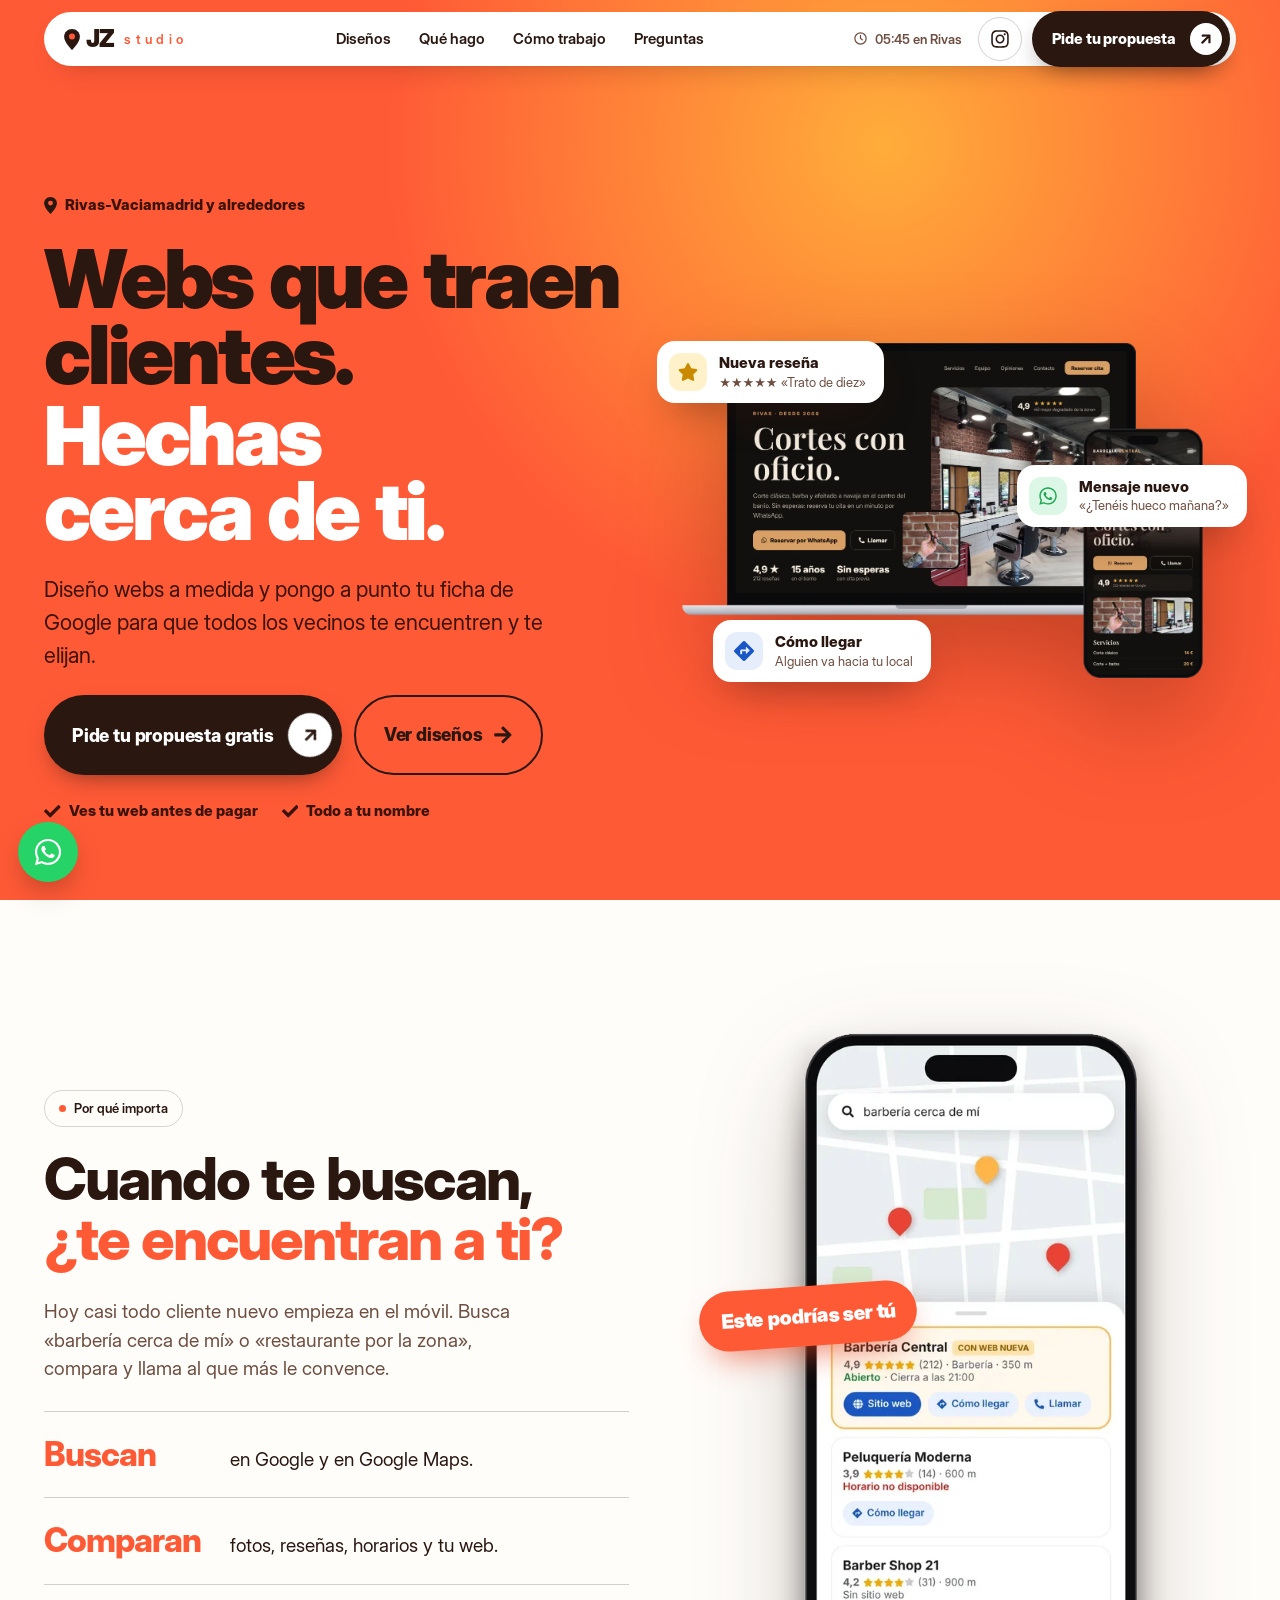
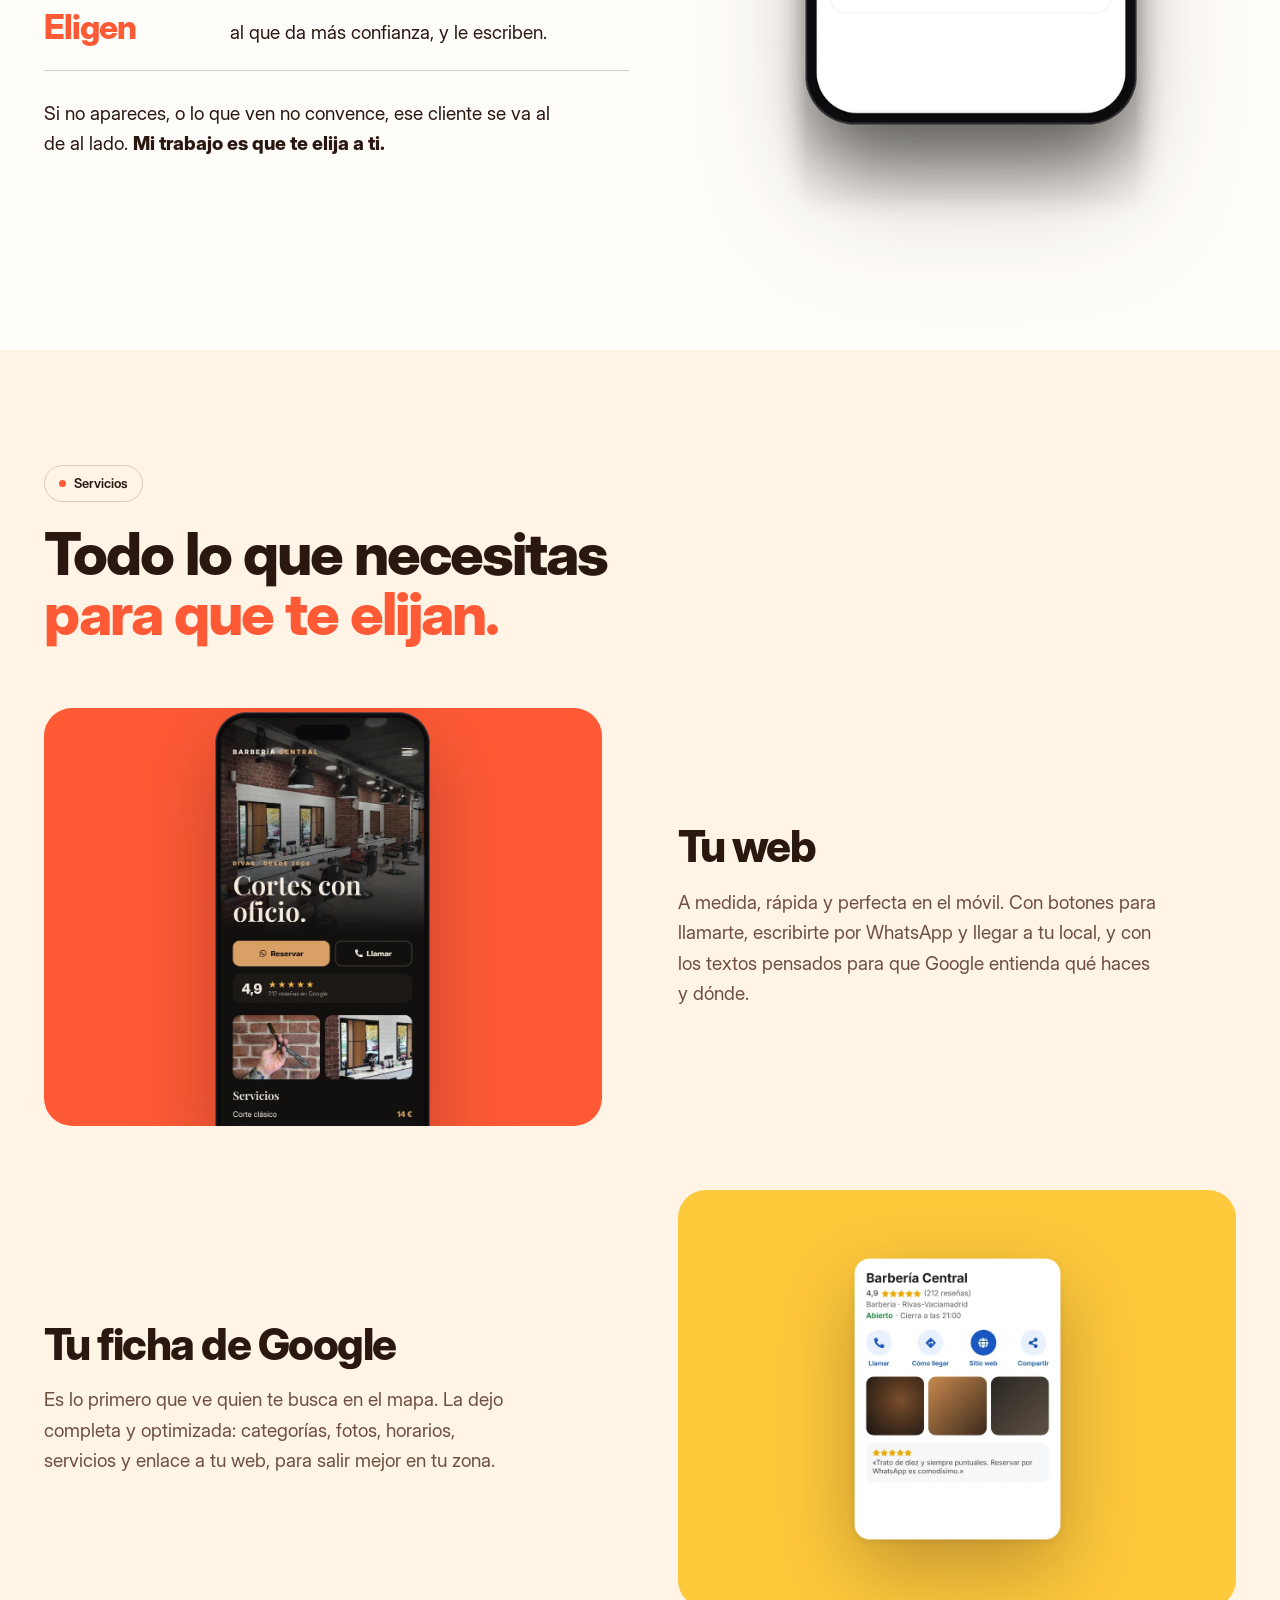
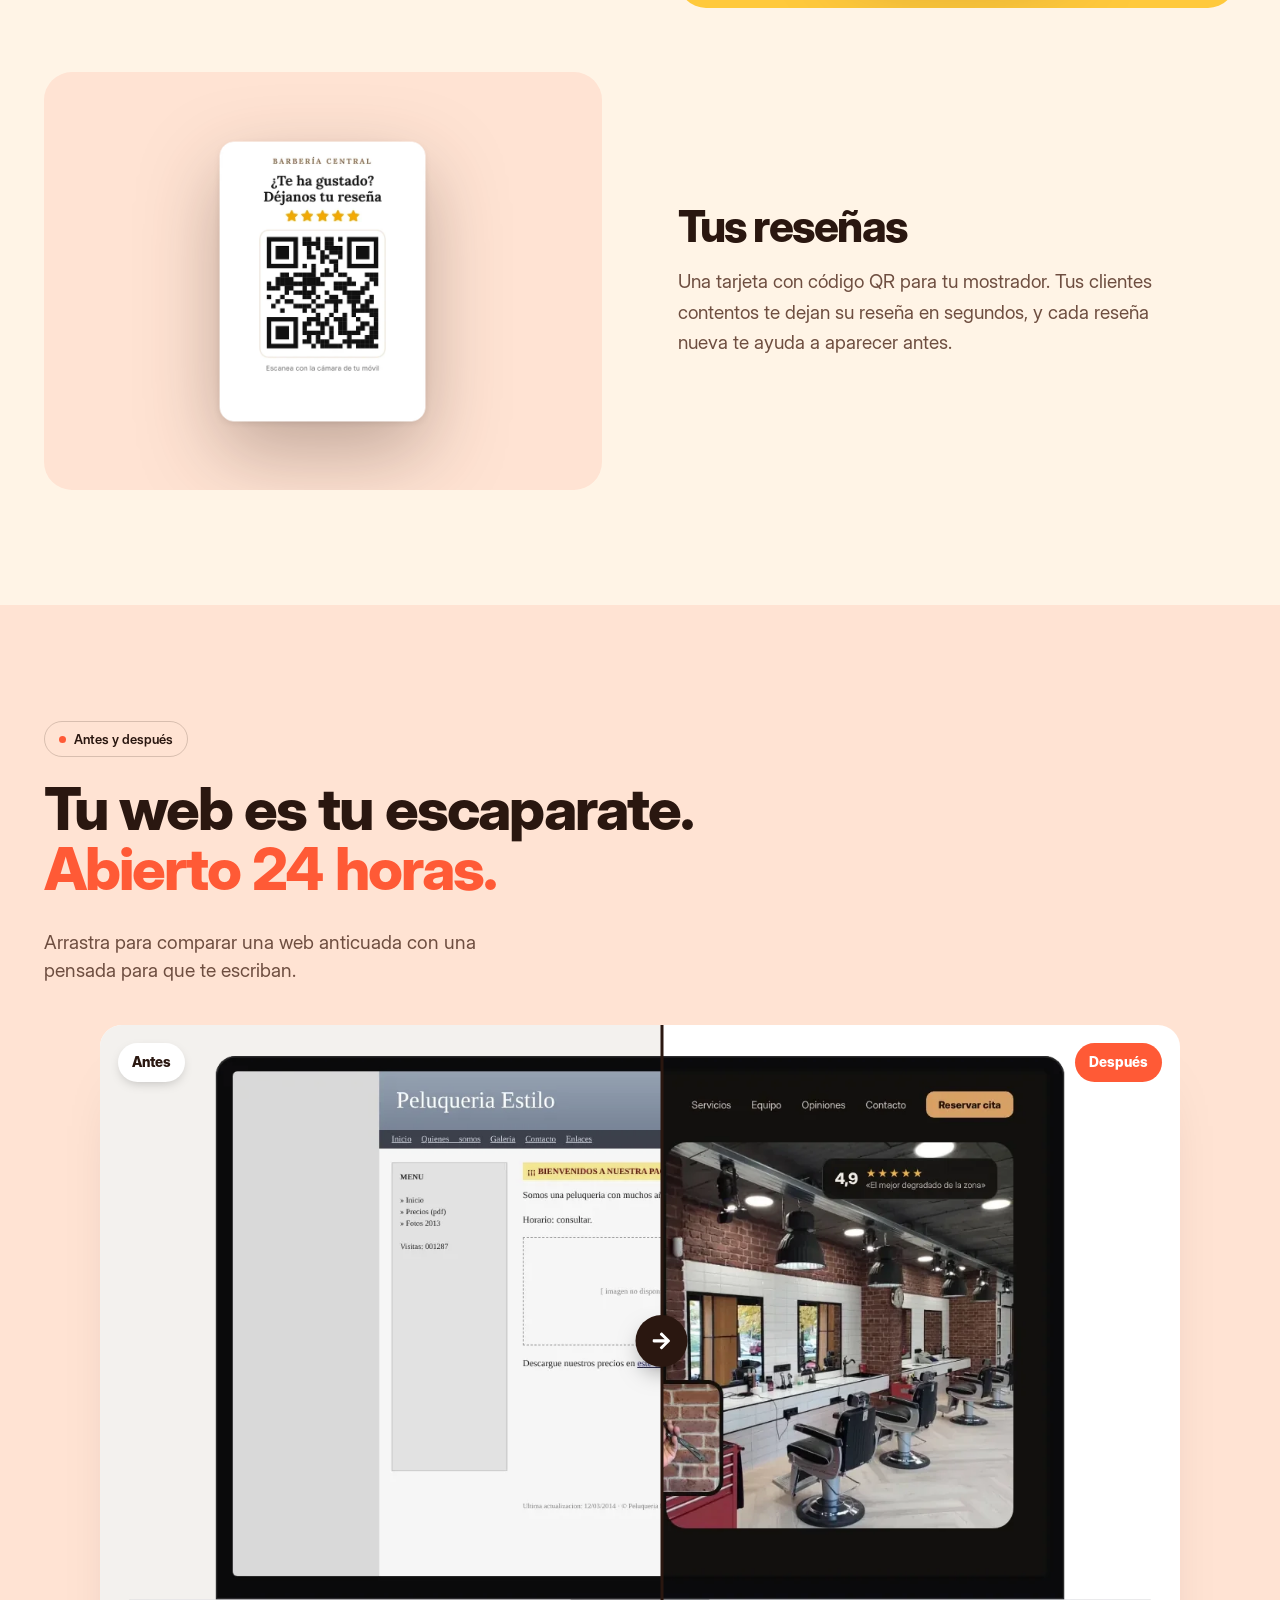
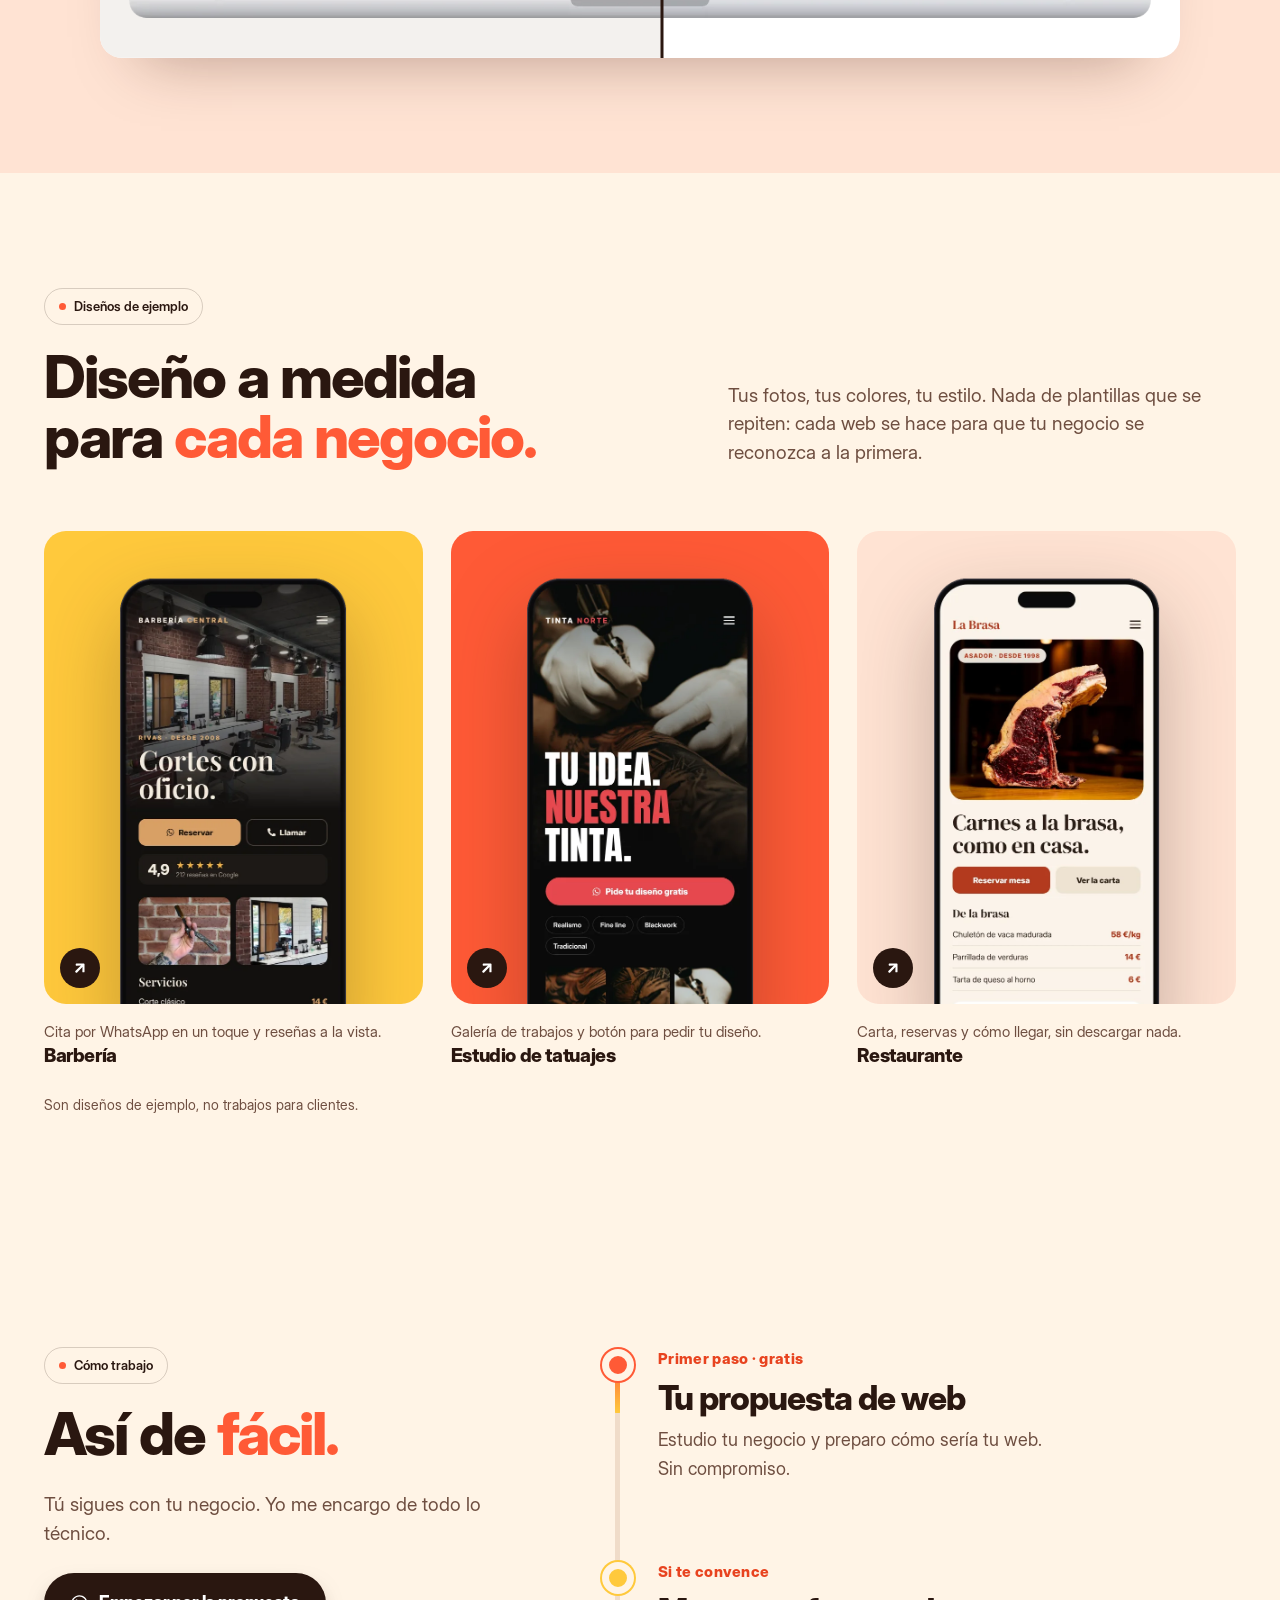
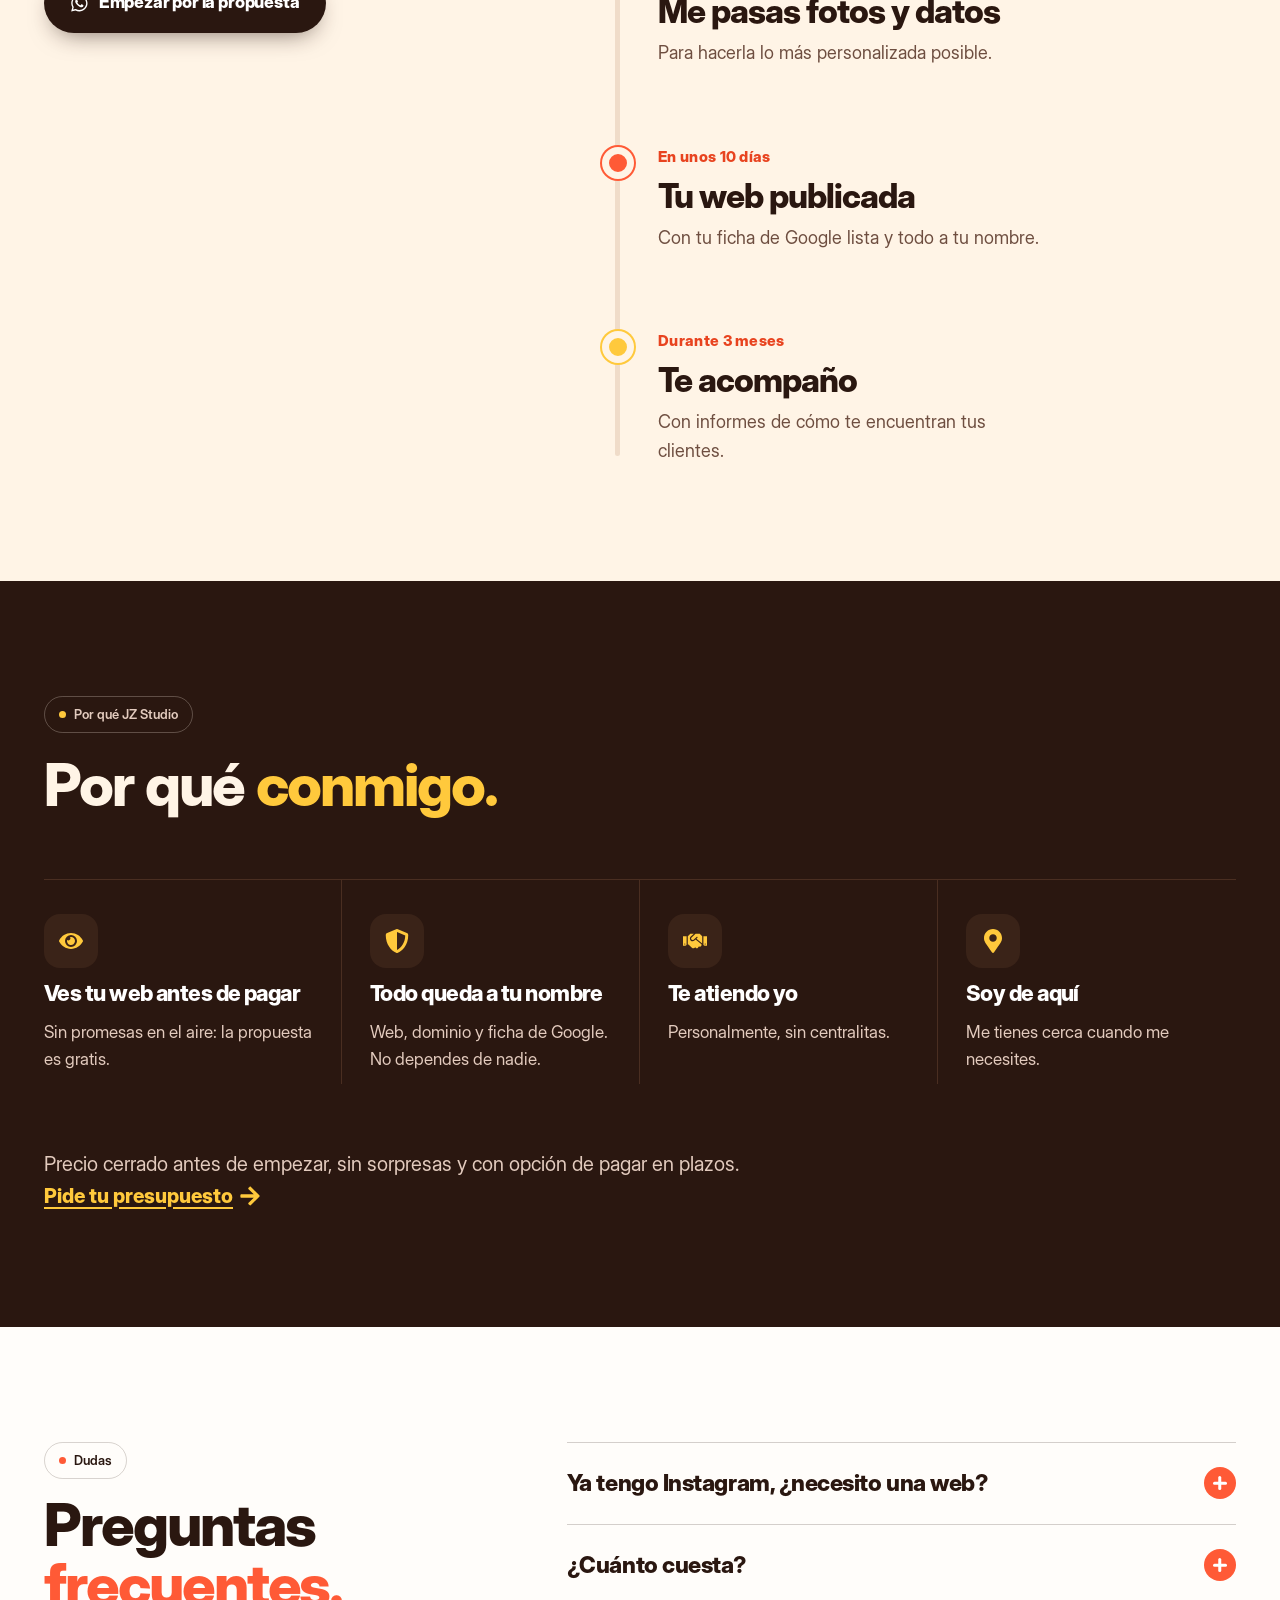
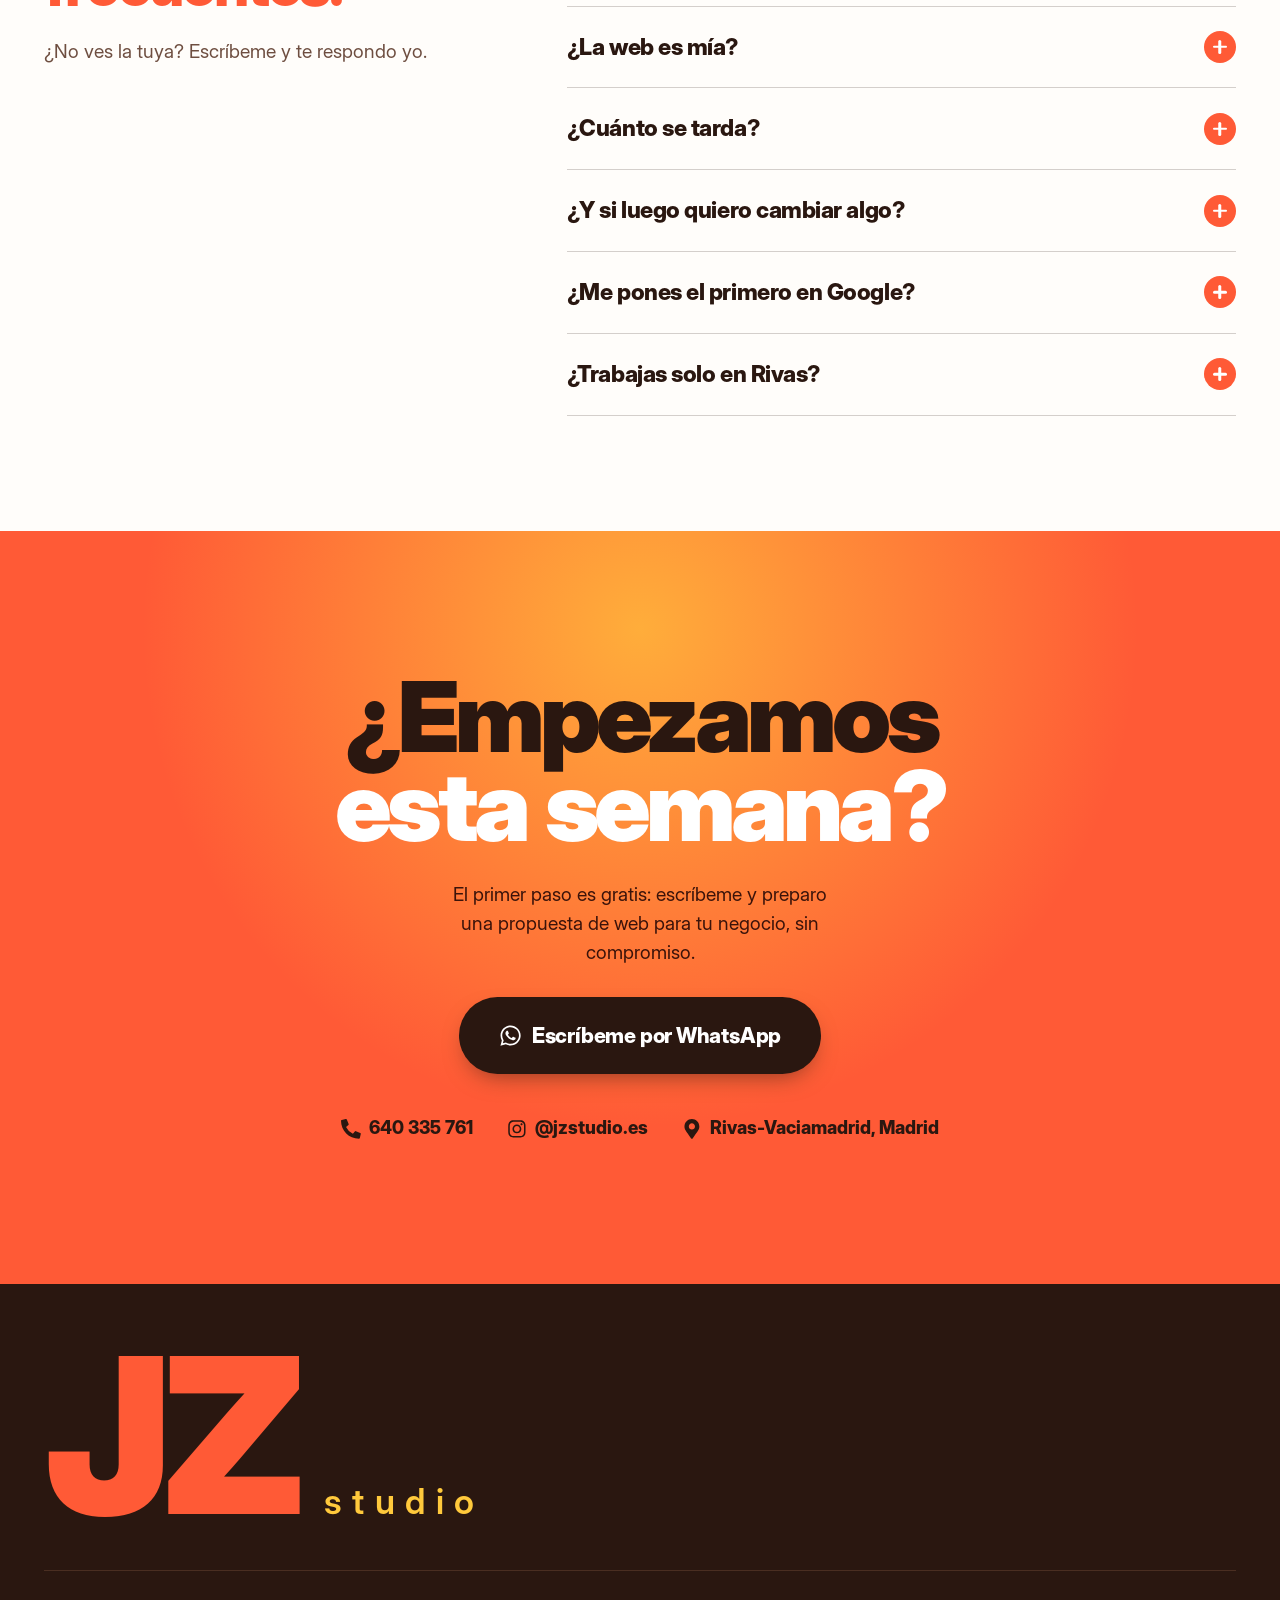
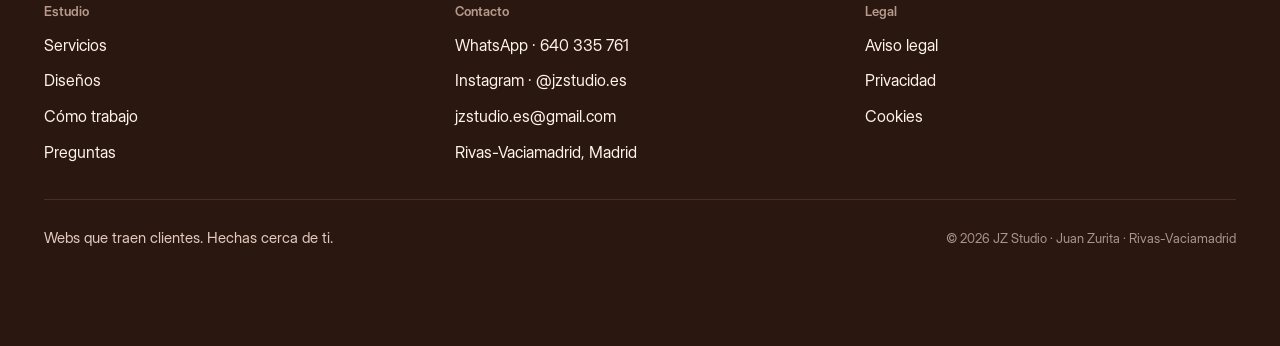
==== commit 85739433: "Add files via upload" ====
--- a/index.html
+++ b/index.html
@@ -13,11 +13,11 @@
 <meta property="og:title" content="JZ Studio · Webs que traen clientes. Hechas cerca de ti.">
 <meta property="og:description" content="Webs a medida y ficha de Google para negocios de Rivas-Vaciamadrid y alrededores.">
 <meta property="og:url" content="https://jzstudio.es/">
-<meta property="og:image" content="https://jzstudio.es/assets/img/og.jpg">
+<meta property="og:image" content="https://jzstudio.es/og.jpg">
 <meta name="twitter:card" content="summary_large_image">
-<link rel="preload" href="assets/fuentes/inter-display-black.woff2" as="font" type="font/woff2" crossorigin>
+<link rel="preload" href="inter-display-black.woff2" as="font" type="font/woff2" crossorigin>
 <link rel="stylesheet" href="estilos.css">
-<script type="application/ld+json">{"@context": "https://schema.org", "@type": "ProfessionalService", "name": "JZ Studio", "url": "https://jzstudio.es/", "image": "https://jzstudio.es/assets/img/og.jpg", "description": "Diseño de páginas web a medida y optimización de la ficha de Google para negocios locales en Rivas-Vaciamadrid y alrededores.", "telephone": "+34640335761", "founder": {"@type": "Person", "name": "Juan Zurita"}, "areaServed": [{"@type": "City", "name": "Rivas-Vaciamadrid"}, {"@type": "City", "name": "Arganda del Rey"}, {"@type": "City", "name": "Coslada"}, {"@type": "City", "name": "San Fernando de Henares"}, {"@type": "City", "name": "Madrid"}], "address": {"@type": "PostalAddress", "addressLocality": "Rivas-Vaciamadrid", "addressRegion": "Madrid", "addressCountry": "ES"}, "sameAs": ["https://www.instagram.com/jzstudio.es/"]}</script>
+<script type="application/ld+json">{"@context": "https://schema.org", "@type": "ProfessionalService", "name": "JZ Studio", "url": "https://jzstudio.es/", "image": "https://jzstudio.es/og.jpg", "description": "Diseño de páginas web a medida y optimización de la ficha de Google para negocios locales en Rivas-Vaciamadrid y alrededores.", "telephone": "+34640335761", "founder": {"@type": "Person", "name": "Juan Zurita"}, "areaServed": [{"@type": "City", "name": "Rivas-Vaciamadrid"}, {"@type": "City", "name": "Arganda del Rey"}, {"@type": "City", "name": "Coslada"}, {"@type": "City", "name": "San Fernando de Henares"}, {"@type": "City", "name": "Madrid"}], "address": {"@type": "PostalAddress", "addressLocality": "Rivas-Vaciamadrid", "addressRegion": "Madrid", "addressCountry": "ES"}, "sameAs": ["https://www.instagram.com/jzstudio.es/"]}</script>
 <script type="application/ld+json">{"@context": "https://schema.org", "@type": "FAQPage", "mainEntity": [{"@type": "Question", "name": "Ya tengo Instagram, ¿necesito una web?", "acceptedAnswer": {"@type": "Answer", "text": "Instagram es para quien ya te sigue. Google es para quien aún no te conoce y busca lo que haces cerca. La web y tu ficha de Google hacen que te encuentren y te elijan."}}, {"@type": "Question", "name": "¿Cuánto cuesta?", "acceptedAnswer": {"@type": "Answer", "text": "Depende de lo que necesite tu negocio. Te doy un precio cerrado antes de empezar, sin sorpresas, y puedes pagarlo en plazos. Escríbeme y te preparo presupuesto."}}, {"@type": "Question", "name": "¿La web es mía?", "acceptedAnswer": {"@type": "Answer", "text": "Sí. Al completar el pago, la web, el dominio y la ficha de Google quedan a tu nombre. No dependes de nadie."}}, {"@type": "Question", "name": "¿Cuánto se tarda?", "acceptedAnswer": {"@type": "Answer", "text": "El primer paso es una propuesta de tu web, gratis y sin compromiso. La preparo estudiando tu negocio y tu competencia, para que veas exactamente cómo quedaría antes de decidir. Cuando la apruebas y me pasas fotos y datos, la publico en unos 10 días."}}, {"@type": "Question", "name": "¿Y si luego quiero cambiar algo?", "acceptedAnswer": {"@type": "Answer", "text": "Me escribes por WhatsApp y lo cambio. Si quieres olvidarte de todo, tengo un mantenimiento mensual opcional y sin permanencia."}}, {"@type": "Question", "name": "¿Me pones el primero en Google?", "acceptedAnswer": {"@type": "Answer", "text": "Nadie honesto puede prometerlo. Lo que hago es dejar tu web y tu ficha de Google en las mejores condiciones para aparecer en tu zona, y enseñarte los resultados."}}, {"@type": "Question", "name": "¿Trabajas solo en Rivas?", "acceptedAnswer": {"@type": "Answer", "text": "Estoy en Rivas-Vaciamadrid y trabajo con negocios de la zona sureste de Madrid. Si estás más lejos, escríbeme y lo vemos."}}]}</script>
 </head>
 <body>
@@ -53,7 +53,7 @@
       </ul>
     </div>
     <div class="hero__escena">
-      <img class="hero__img" src="assets/img/hero.webp" width="1400" height="913" alt="Ejemplo de web de una barbería en portátil y móvil" fetchpriority="high">
+      <img class="hero__img" src="hero.webp" width="1400" height="913" alt="Ejemplo de web de una barbería en portátil y móvil" fetchpriority="high">
       <div class="aviso aviso--1" aria-hidden="true"><span class="aviso__ico aviso__ico--sol"><svg class="ico" aria-hidden="true" focusable="false" stroke="currentColor" fill="currentColor" stroke-width="0" viewBox="0 0 576 512" height="1em" width="1em" xmlns="http://www.w3.org/2000/svg"><path d="M259.3 17.8L194 150.2 47.9 171.5c-26.2 3.8-36.7 36.1-17.7 54.6l105.7 103-25 145.5c-4.5 26.3 23.2 46 46.4 33.7L288 439.6l130.7 68.7c23.2 12.2 50.9-7.4 46.4-33.7l-25-145.5 105.7-103c19-18.5 8.5-50.8-17.7-54.6L382 150.2 316.7 17.8c-11.7-23.6-45.6-23.9-57.4 0z"></path></svg></span><div><b>Nueva reseña</b><small>★★★★★ «Trato de diez»</small></div></div>
       <div class="aviso aviso--2" aria-hidden="true"><span class="aviso__ico aviso__ico--wa"><svg class="ico" aria-hidden="true" focusable="false" stroke="currentColor" fill="currentColor" stroke-width="0" viewBox="0 0 448 512" height="1em" width="1em" xmlns="http://www.w3.org/2000/svg"><path d="M380.9 97.1C339 55.1 283.2 32 223.9 32c-122.4 0-222 99.6-222 222 0 39.1 10.2 77.3 29.6 111L0 480l117.7-30.9c32.4 17.7 68.9 27 106.1 27h.1c122.3 0 224.1-99.6 224.1-222 0-59.3-25.2-115-67.1-157zm-157 341.6c-33.2 0-65.7-8.9-94-25.7l-6.7-4-69.8 18.3L72 359.2l-4.4-7c-18.5-29.4-28.2-63.3-28.2-98.2 0-101.7 82.8-184.5 184.6-184.5 49.3 0 95.6 19.2 130.4 54.1 34.8 34.9 56.2 81.2 56.1 130.5 0 101.8-84.9 184.6-186.6 184.6zm101.2-138.2c-5.5-2.8-32.8-16.2-37.9-18-5.1-1.9-8.8-2.8-12.5 2.8-3.7 5.6-14.3 18-17.6 21.8-3.2 3.7-6.5 4.2-12 1.4-32.6-16.3-54-29.1-75.5-66-5.7-9.8 5.7-9.1 16.3-30.3 1.8-3.7.9-6.9-.5-9.7-1.4-2.8-12.5-30.1-17.1-41.2-4.5-10.8-9.1-9.3-12.5-9.5-3.2-.2-6.9-.2-10.6-.2-3.7 0-9.7 1.4-14.8 6.9-5.1 5.6-19.4 19-19.4 46.3 0 27.3 19.9 53.7 22.6 57.4 2.8 3.7 39.1 59.7 94.8 83.8 35.2 15.2 49 16.5 66.6 13.9 10.7-1.6 32.8-13.4 37.4-26.4 4.6-13 4.6-24.1 3.2-26.4-1.3-2.5-5-3.9-10.5-6.6z"></path></svg></span><div><b>Mensaje nuevo</b><small>«¿Tenéis hueco mañana?»</small></div></div>
       <div class="aviso aviso--3" aria-hidden="true"><span class="aviso__ico aviso__ico--azul"><svg class="ico" aria-hidden="true" focusable="false" stroke="currentColor" fill="currentColor" stroke-width="0" viewBox="0 0 512 512" height="1em" width="1em" xmlns="http://www.w3.org/2000/svg"><path d="M502.61 233.32L278.68 9.39c-12.52-12.52-32.83-12.52-45.36 0L9.39 233.32c-12.52 12.53-12.52 32.83 0 45.36l223.93 223.93c12.52 12.53 32.83 12.53 45.36 0l223.93-223.93c12.52-12.53 12.52-32.83 0-45.36zm-100.98 12.56l-84.21 77.73c-5.12 4.73-13.43 1.1-13.43-5.88V264h-96v64c0 4.42-3.58 8-8 8h-32c-4.42 0-8-3.58-8-8v-80c0-17.67 14.33-32 32-32h112v-53.73c0-6.97 8.3-10.61 13.43-5.88l84.21 77.73c3.43 3.17 3.43 8.59 0 11.76z"></path></svg></span><div><b>Cómo llegar</b><small>Alguien va hacia tu local</small></div></div>
@@ -76,7 +76,7 @@
       <p class="remate">Si no apareces, o lo que ven no convence, ese cliente se va al de al lado. <strong>Mi trabajo es que te elija a ti.</strong></p>
     </div>
     <figure class="movil-maps">
-      <img src="assets/img/phone_maps.webp" width="520" height="1065" loading="lazy" alt="Búsqueda de barberías cercanas en el móvil, con un negocio destacado">
+      <img src="phone_maps.webp" width="520" height="1065" loading="lazy" alt="Búsqueda de barberías cercanas en el móvil, con un negocio destacado">
       <figcaption>Este podrías ser tú</figcaption>
     </figure>
   </div>
@@ -88,15 +88,15 @@
     <p class="etq">Servicios</p>
     <h2 class="titulo-seccion">Todo lo que necesitas <span class="coral">para que te elijan.</span></h2>
     <div class="pilar">
-      <div class="pilar__img pilar__img--coral"><img src="assets/img/phone_barber.webp" width="520" height="1065" loading="lazy" alt="Web de ejemplo en un móvil"></div>
+      <div class="pilar__img pilar__img--coral"><img src="phone_barber.webp" width="520" height="1065" loading="lazy" alt="Web de ejemplo en un móvil"></div>
       <div class="pilar__txt"><h3>Tu web</h3><p>A medida, rápida y perfecta en el móvil. Con botones para llamarte, escribirte por WhatsApp y llegar a tu local, y con los textos pensados para que Google entienda qué haces y dónde.</p></div>
     </div>
     <div class="pilar pilar--inv">
-      <div class="pilar__img pilar__img--sol"><img src="assets/img/ficha.webp" width="520" height="693" loading="lazy" alt="Ficha de negocio en Google con reseñas y botones de contacto"></div>
+      <div class="pilar__img pilar__img--sol"><img src="ficha.webp" width="520" height="693" loading="lazy" alt="Ficha de negocio en Google con reseñas y botones de contacto"></div>
       <div class="pilar__txt"><h3>Tu ficha de Google</h3><p>Es lo primero que ve quien te busca en el mapa. La dejo completa y optimizada: categorías, fotos, horarios, servicios y enlace a tu web, para salir mejor en tu zona.</p></div>
     </div>
     <div class="pilar">
-      <div class="pilar__img pilar__img--melo"><img src="assets/img/qr.webp" width="520" height="693" loading="lazy" alt="Tarjeta con código QR para dejar reseñas"></div>
+      <div class="pilar__img pilar__img--melo"><img src="qr.webp" width="520" height="693" loading="lazy" alt="Tarjeta con código QR para dejar reseñas"></div>
       <div class="pilar__txt"><h3>Tus reseñas</h3><p>Una tarjeta con código QR para tu mostrador. Tus clientes contentos te dejan su reseña en segundos, y cada reseña nueva te ayuda a aparecer antes.</p></div>
     </div>
   </div>
@@ -109,8 +109,8 @@
     <h2 class="titulo-seccion">Tu web es tu escaparate. <span class="coral">Abierto 24 horas.</span></h2>
     <p class="entrada">Arrastra para comparar una web anticuada con una pensada para que te escriban.</p>
     <div class="comparador" id="comparador" style="--pos:52%">
-      <img src="assets/img/laptop_new.webp" width="1400" height="820" loading="lazy" alt="Web moderna de ejemplo en un portátil">
-      <div class="comparador__antes"><img src="assets/img/laptop_old.webp" width="1400" height="820" loading="lazy" alt="Web anticuada de ejemplo en un portátil"></div>
+      <img src="laptop_new.webp" width="1400" height="820" loading="lazy" alt="Web moderna de ejemplo en un portátil">
+      <div class="comparador__antes"><img src="laptop_old.webp" width="1400" height="820" loading="lazy" alt="Web anticuada de ejemplo en un portátil"></div>
       <div class="comparador__linea" aria-hidden="true"><span><svg class="ico" aria-hidden="true" focusable="false" stroke="currentColor" fill="currentColor" stroke-width="0" viewBox="0 0 448 512" height="1em" width="1em" xmlns="http://www.w3.org/2000/svg"><path d="M190.5 66.9l22.2-22.2c9.4-9.4 24.6-9.4 33.9 0L441 239c9.4 9.4 9.4 24.6 0 33.9L246.6 467.3c-9.4 9.4-24.6 9.4-33.9 0l-22.2-22.2c-9.5-9.5-9.3-25 .4-34.3L311.4 296H24c-13.3 0-24-10.7-24-24v-32c0-13.3 10.7-24 24-24h287.4L190.9 101.2c-9.8-9.3-10-24.8-.4-34.3z"></path></svg></span></div>
       <span class="comparador__etq comparador__etq--a">Antes</span><span class="comparador__etq comparador__etq--d">Después</span>
       <label class="oculto" for="rango">Comparar antes y después</label>
@@ -130,7 +130,7 @@
     <div class="obras">
       <article class="obra">
         <a class="obra__img obra__img--sol" href="https://wa.me/34640335761?text=Hola%20Juan%2C%20me%20gustar%C3%ADa%20una%20propuesta%20de%20web%20para%20mi%20barber%C3%ADa." target="_blank" rel="noopener" aria-label="Pedir una propuesta para mi barbería">
-          <img src="assets/img/phone_barber.webp" width="520" height="1065" loading="lazy" alt="Diseño de ejemplo para una barbería">
+          <img src="phone_barber.webp" width="520" height="1065" loading="lazy" alt="Diseño de ejemplo para una barbería">
           <span class="obra__mas"><span>Quiero una así</span><svg class="ico" aria-hidden="true" focusable="false" stroke="currentColor" fill="currentColor" stroke-width="0" viewBox="0 0 448 512" height="1em" width="1em" xmlns="http://www.w3.org/2000/svg"><path d="M190.5 66.9l22.2-22.2c9.4-9.4 24.6-9.4 33.9 0L441 239c9.4 9.4 9.4 24.6 0 33.9L246.6 467.3c-9.4 9.4-24.6 9.4-33.9 0l-22.2-22.2c-9.5-9.5-9.3-25 .4-34.3L311.4 296H24c-13.3 0-24-10.7-24-24v-32c0-13.3 10.7-24 24-24h287.4L190.9 101.2c-9.8-9.3-10-24.8-.4-34.3z"></path></svg></span>
         </a>
         <p class="obra__desc">Cita por WhatsApp en un toque y reseñas a la vista.</p>
@@ -138,7 +138,7 @@
       </article>
       <article class="obra">
         <a class="obra__img obra__img--coral" href="https://wa.me/34640335761?text=Hola%20Juan%2C%20me%20gustar%C3%ADa%20una%20propuesta%20de%20web%20para%20mi%20estudio%20de%20tatuajes." target="_blank" rel="noopener" aria-label="Pedir una propuesta para mi estudio de tatuajes">
-          <img src="assets/img/phone_tattoo.webp" width="520" height="1065" loading="lazy" alt="Diseño de ejemplo para un estudio de tatuajes">
+          <img src="phone_tattoo.webp" width="520" height="1065" loading="lazy" alt="Diseño de ejemplo para un estudio de tatuajes">
           <span class="obra__mas"><span>Quiero una así</span><svg class="ico" aria-hidden="true" focusable="false" stroke="currentColor" fill="currentColor" stroke-width="0" viewBox="0 0 448 512" height="1em" width="1em" xmlns="http://www.w3.org/2000/svg"><path d="M190.5 66.9l22.2-22.2c9.4-9.4 24.6-9.4 33.9 0L441 239c9.4 9.4 9.4 24.6 0 33.9L246.6 467.3c-9.4 9.4-24.6 9.4-33.9 0l-22.2-22.2c-9.5-9.5-9.3-25 .4-34.3L311.4 296H24c-13.3 0-24-10.7-24-24v-32c0-13.3 10.7-24 24-24h287.4L190.9 101.2c-9.8-9.3-10-24.8-.4-34.3z"></path></svg></span>
         </a>
         <p class="obra__desc">Galería de trabajos y botón para pedir tu diseño.</p>
@@ -146,7 +146,7 @@
       </article>
       <article class="obra">
         <a class="obra__img obra__img--melo" href="https://wa.me/34640335761?text=Hola%20Juan%2C%20me%20gustar%C3%ADa%20una%20propuesta%20de%20web%20para%20mi%20restaurante." target="_blank" rel="noopener" aria-label="Pedir una propuesta para mi restaurante">
-          <img src="assets/img/phone_rest.webp" width="520" height="1065" loading="lazy" alt="Diseño de ejemplo para un restaurante">
+          <img src="phone_rest.webp" width="520" height="1065" loading="lazy" alt="Diseño de ejemplo para un restaurante">
           <span class="obra__mas"><span>Quiero una así</span><svg class="ico" aria-hidden="true" focusable="false" stroke="currentColor" fill="currentColor" stroke-width="0" viewBox="0 0 448 512" height="1em" width="1em" xmlns="http://www.w3.org/2000/svg"><path d="M190.5 66.9l22.2-22.2c9.4-9.4 24.6-9.4 33.9 0L441 239c9.4 9.4 9.4 24.6 0 33.9L246.6 467.3c-9.4 9.4-24.6 9.4-33.9 0l-22.2-22.2c-9.5-9.5-9.3-25 .4-34.3L311.4 296H24c-13.3 0-24-10.7-24-24v-32c0-13.3 10.7-24 24-24h287.4L190.9 101.2c-9.8-9.3-10-24.8-.4-34.3z"></path></svg></span>
         </a>
         <p class="obra__desc">Carta, reservas y cómo llegar, sin descargar nada.</p>
--- a/estilos.css
+++ b/estilos.css
@@ -1,10 +1,10 @@
 /* JZ Studio · estilos v2
    Concepto: carteles de comercio de barrio a gran escala. Bandas de color plano que se alternan
    (coral, crema, café, melocotón), tipografía enorme y apretada, y un único elemento vivo por sección. */
-@font-face { font-family: "Inter Display"; src: url("assets/fuentes/inter-display-regular.woff2") format("woff2"); font-weight: 400; font-display: swap; }
-@font-face { font-family: "Inter Display"; src: url("assets/fuentes/inter-display-semibold.woff2") format("woff2"); font-weight: 600; font-display: swap; }
-@font-face { font-family: "Inter Display"; src: url("assets/fuentes/inter-display-extrabold.woff2") format("woff2"); font-weight: 800; font-display: swap; }
-@font-face { font-family: "Inter Display"; src: url("assets/fuentes/inter-display-black.woff2") format("woff2"); font-weight: 900; font-display: swap; }
+@font-face { font-family: "Inter Display"; src: url("inter-display-regular.woff2") format("woff2"); font-weight: 400; font-display: swap; }
+@font-face { font-family: "Inter Display"; src: url("inter-display-semibold.woff2") format("woff2"); font-weight: 600; font-display: swap; }
+@font-face { font-family: "Inter Display"; src: url("inter-display-extrabold.woff2") format("woff2"); font-weight: 800; font-display: swap; }
+@font-face { font-family: "Inter Display"; src: url("inter-display-black.woff2") format("woff2"); font-weight: 900; font-display: swap; }
 
 :root {
   --coral: #FF5A36; --coral-osc: #E8431F; --sol: #FFC93C; --cafe: #2A1710; --cafe-2: #3A2318; --cafe-3: #4A2E21;
